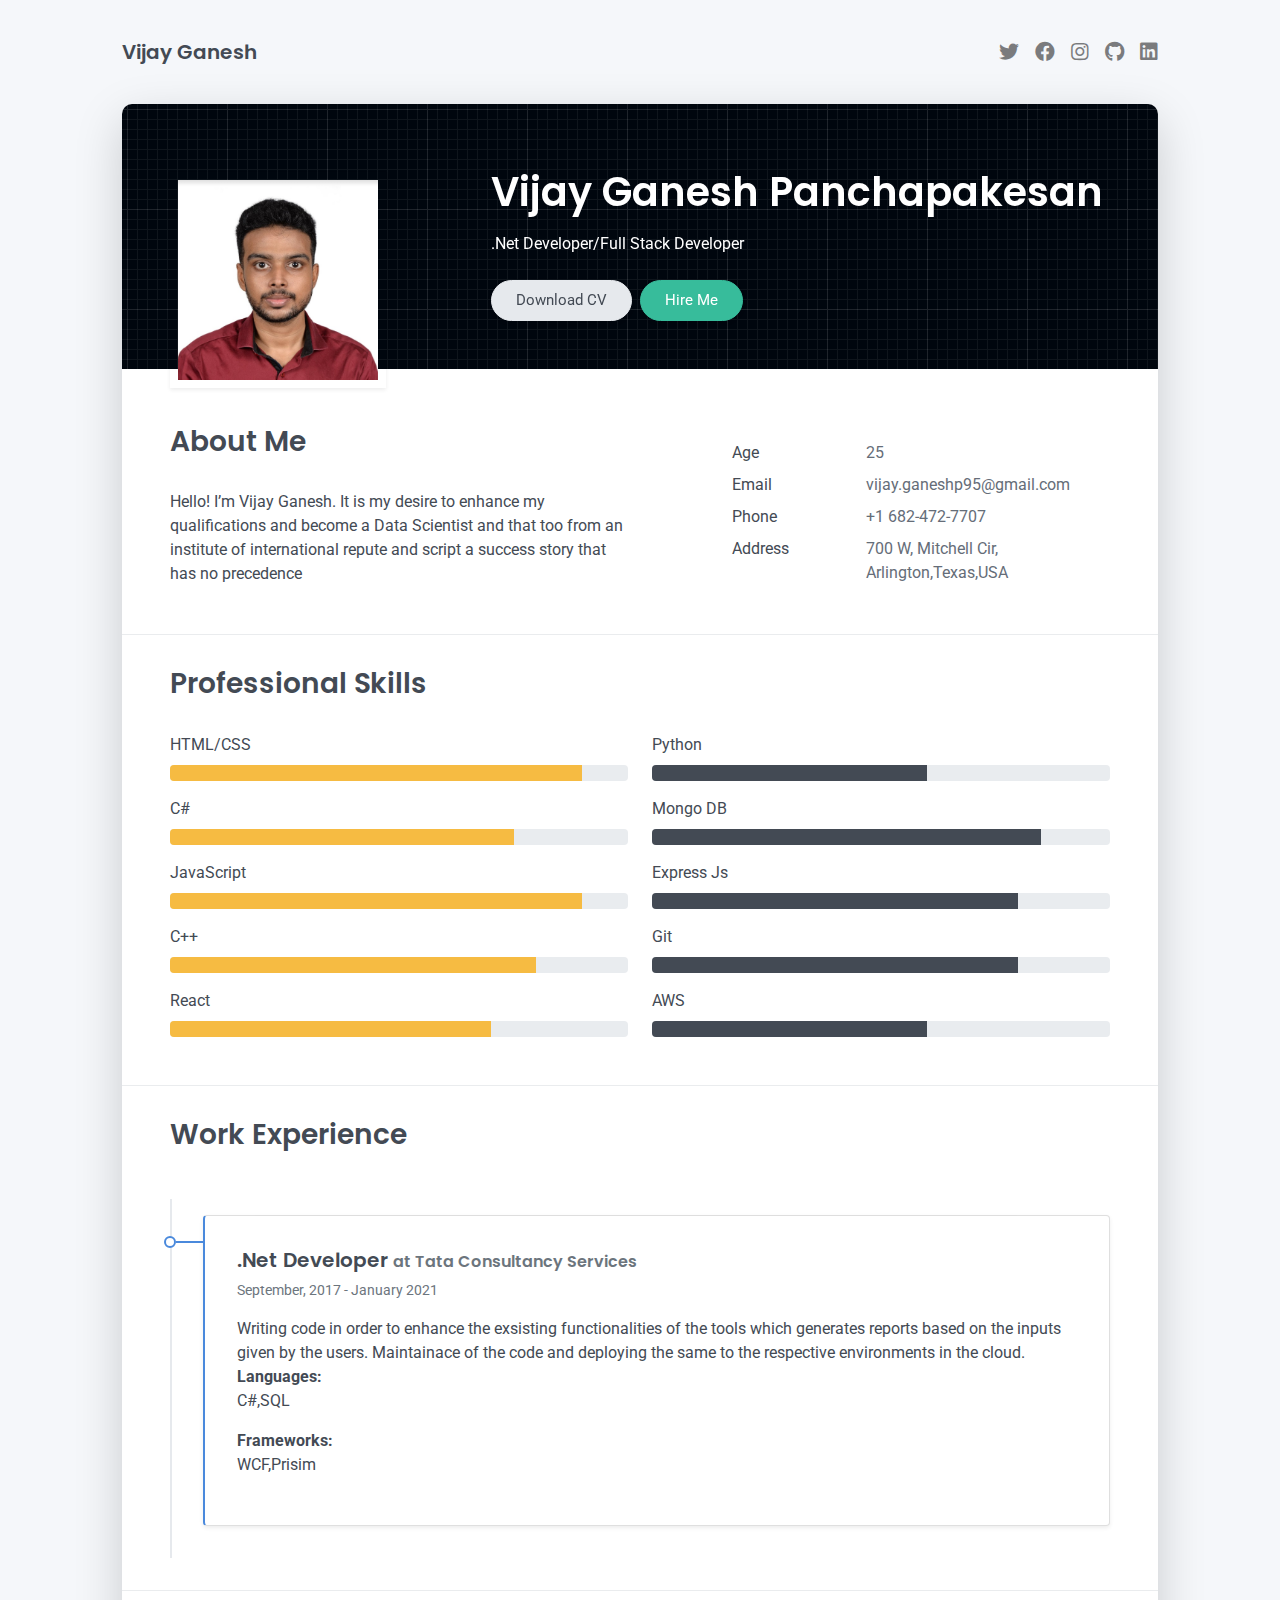
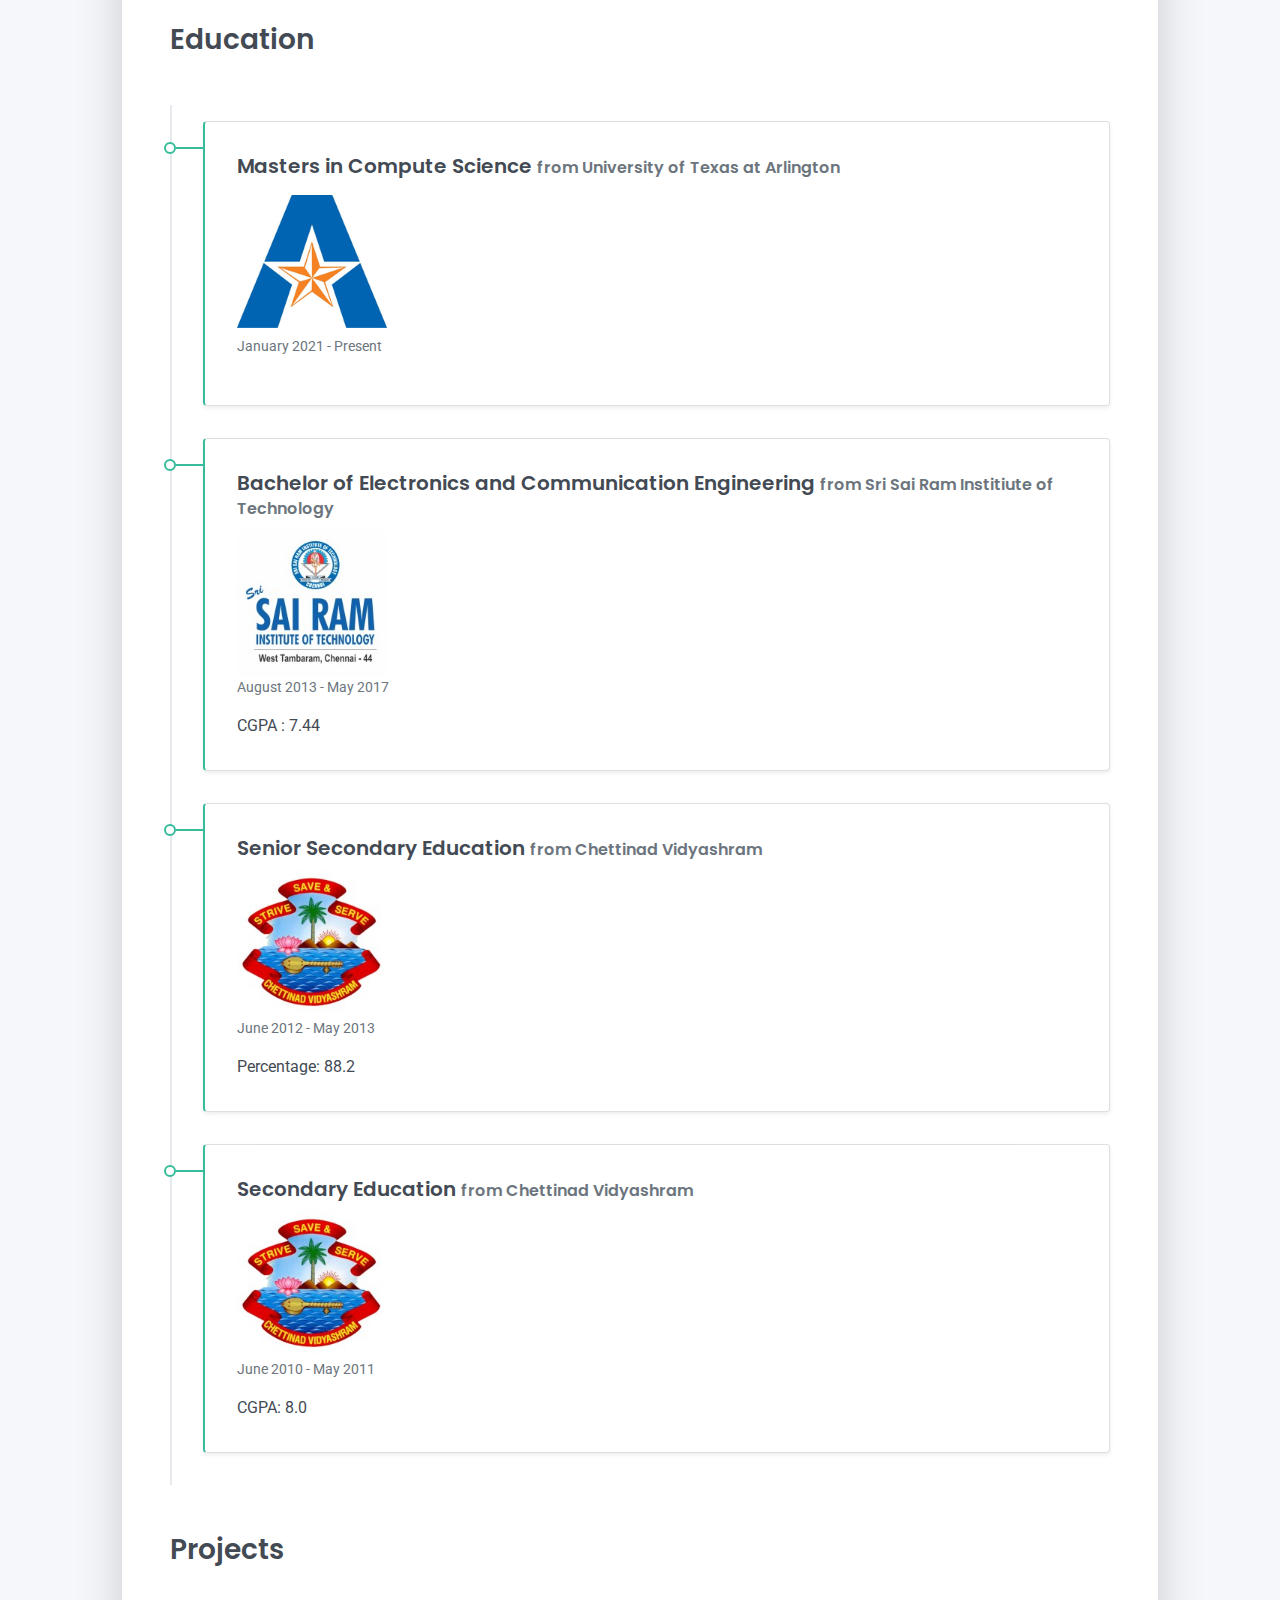
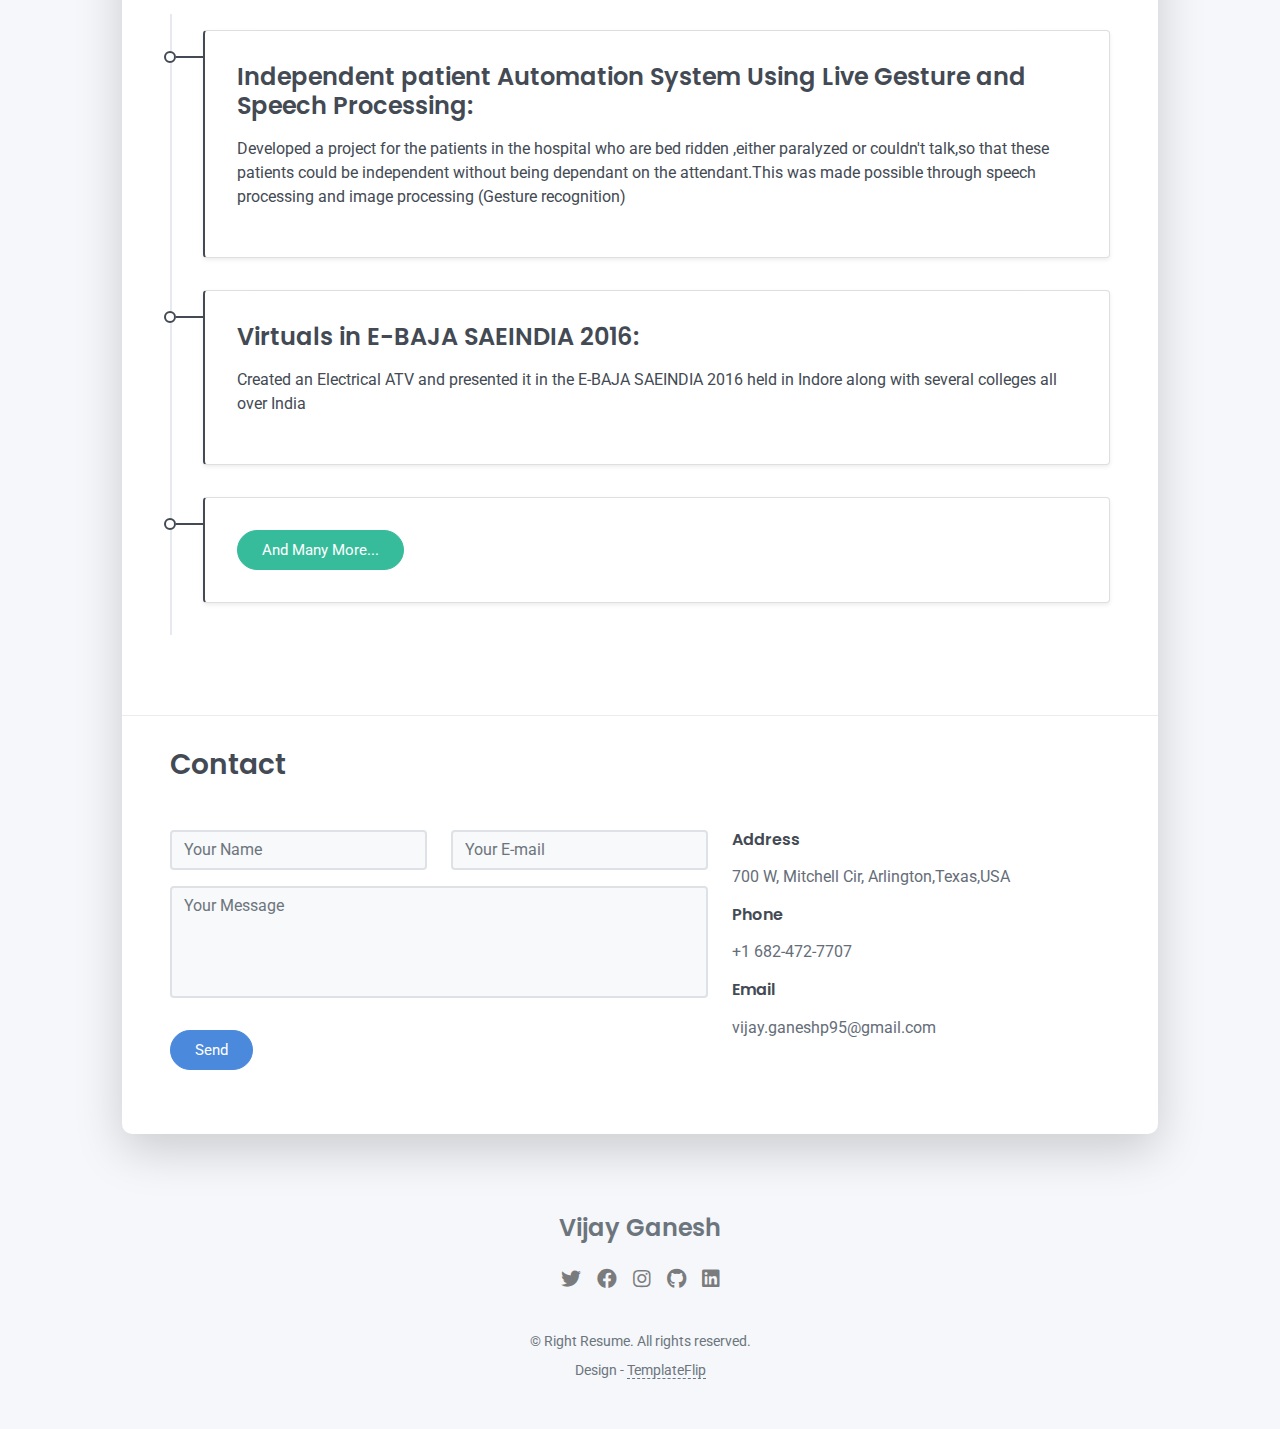
==== index.html @ 996d30e0 "Changed Form" ====
<!DOCTYPE html>
<html lang="en-US">
  <head>
    <meta charset="UTF-8">
    <meta http-equiv="X-UA-Compatible" content="IE=edge">
    <meta name="viewport" content="width=device-width, initial-scale=1">
    <title>Right Resume</title>
    <link rel="preconnect" href="https://fonts.gstatic.com" crossorigin="crossorigin"/>
    <link rel="preload" as="style" href="https://fonts.googleapis.com/css2?family=Poppins:wght@600&amp;family=Roboto:wght@300;400;500;700&amp;display=swap"/>
    <link rel="stylesheet" href="https://fonts.googleapis.com/css2?family=Poppins:wght@600&amp;family=Roboto:wght@300;400;500;700&amp;display=swap" media="print" onload="this.media='all'"/>
    <noscript>
      <link rel="stylesheet" href="https://fonts.googleapis.com/css2?family=Poppins:wght@600&amp;family=Roboto:wght@300;400;500;700&amp;display=swap"/>
    </noscript>
    <link href="css/font-awesome/css/all.min.css?ver=1.2.0" rel="stylesheet">
    <link href="css/bootstrap.min.css?ver=1.2.0" rel="stylesheet">
    <link href="css/aos.css?ver=1.2.0" rel="stylesheet">
    <link href="css/main.css?ver=1.2.0" rel="stylesheet">
    <script src="./js/blog.js" defer></script>
    <noscript>
      <style type="text/css">
        [data-aos] {
            opacity: 1 !important;
            transform: translate(0) scale(1) !important;
        }
      </style>
    </noscript>
  </head>
  <body id="top">
    <header class="d-print-none">
      <div class="container text-center text-lg-left">
        <div class="py-3 clearfix">
          <h1 class="site-title mb-0">Vijay Ganesh</h1>
          <div class="site-nav">
            <nav role="navigation">
              <ul class="nav justify-content-center">
                <li class="nav-item"><a class="nav-link" href="https://twitter.com/vijayga90091961" title="Twitter"><i class="fab fa-twitter"></i><span class="menu-title sr-only">Twitter</span></a>
                </li>
                <li class="nav-item"><a class="nav-link" href="https://www.facebook.com/vijay.ganesh.7505" title="Facebook"><i class="fab fa-facebook"></i><span class="menu-title sr-only">Facebook</span></a>
                </li>
                <li class="nav-item"><a class="nav-link" href="https://www.instagram.com/vijayganesh_vg/?hl=en" title="Instagram"><i class="fab fa-instagram"></i><span class="menu-title sr-only">Instagram</span></a>
                </li>
                <li class="nav-item"><a class="nav-link" href="https://github.com/Vijayganesh3107" title="Github"><i class="fab fa-github"></i><span class="menu-title sr-only">Github</span></a>
                </li>
                <li class="nav-item"><a class="nav-link" href="https://www.linkedin.com/in/vijay-ganesh-panchapakesan-1267921b6/" title="Linkedin"><i class="fab fa-linkedin"></i><span class="menu-title sr-only">Linkedin</span></a>
                </li>
              </ul>
            </nav>
          </div>
        </div>
      </div>
    </header>
    <div class="page-content">
      <div class="container">
<div class="cover shadow-lg bg-white">
  <div class="cover-bg p-3 p-lg-4 text-white">
    <div class="row">
      <div class="col-lg-4 col-md-5">
        <div class="avatar hover-effect  shadow-sm p-1"><img src="./images/MyImg.PNG" width="200" height="200"/></div>
      </div>
      <div class="col-lg-8 col-md-7 text-center text-md-start">
        <h2 class="h1 mt-2" data-aos="fade-left" data-aos-delay="0">Vijay Ganesh Panchapakesan</h2>
        <p data-aos="fade-left" data-aos-delay="100">.Net Developer/Full Stack Developer </p>
        <div class="d-print-none" data-aos="fade-left" data-aos-delay="200"><a class="btn btn-light text-dark shadow-sm mt-1 me-1" href="https://drive.google.com/file/d/1HXFZowvwywkI-kvaHqf4nsiOWC3ozb5m/view" target="_blank">Download CV</a><a class="btn btn-success shadow-sm mt-1" href="#contact">Hire Me</a></div>
      </div>
    </div>
  </div>
  <div class="about-section pt-4 px-3 px-lg-4 mt-1">
    <div class="row">
      <div class="col-md-6">
        <h2 class="h3 mb-3">About Me</h2>
        <p>Hello! I’m Vijay Ganesh. It is my desire to enhance my qualifications and become a Data Scientist and that too from an institute of international repute and script a success story that has no precedence</p>
      </div>
      <div class="col-md-5 offset-md-1">
        <div class="row mt-2">
          <div class="col-sm-4">
            <div class="pb-1">Age</div>
          </div>
          <div class="col-sm-8">
            <div class="pb-1 text-secondary">25</div>
          </div>
          <div class="col-sm-4">
            <div class="pb-1">Email</div>
          </div>
          <div class="col-sm-8">
            <div class="pb-1 text-secondary">vijay.ganeshp95@gmail.com</div>
          </div>
          <div class="col-sm-4">
            <div class="pb-1">Phone</div>
          </div>
          <div class="col-sm-8">
            <div class="pb-1 text-secondary">+1 682-472-7707</div>
          </div>
          <div class="col-sm-4">
            <div class="pb-1">Address</div>
          </div>
          <div class="col-sm-8">
            <div class="pb-1 text-secondary">700 W, Mitchell Cir, Arlington,Texas,USA </div>
          </div>
        </div>
      </div>
    </div>
  </div>
  <hr class="d-print-none"/>
  <div class="skills-section px-3 px-lg-4">
    <h2 class="h3 mb-3">Professional Skills</h2>
    <div class="row">
      <div class="col-md-6">
        <div class="mb-2"><span>HTML/CSS</span>
          <div class="progress my-1">
            <div class="progress-bar bg-warning" role="progressbar" data-aos="zoom-in-right" data-aos-delay="100" data-aos-anchor=".skills-section" style="width: 90%" aria-valuenow="90" aria-valuemin="0" aria-valuemax="100"></div>
          </div>
        </div>
        <div class="mb-2"><span>C#</span>
          <div class="progress my-1">
            <div class="progress-bar bg-warning" role="progressbar" data-aos="zoom-in-right" data-aos-delay="200" data-aos-anchor=".skills-section" style="width: 75%" aria-valuenow="85" aria-valuemin="0" aria-valuemax="100"></div>
          </div>
        </div>
        <div class="mb-2"><span>JavaScript</span>
          <div class="progress my-1">
            <div class="progress-bar bg-warning" role="progressbar" data-aos="zoom-in-right" data-aos-delay="300" data-aos-anchor=".skills-section" style="width: 90%" aria-valuenow="75" aria-valuemin="0" aria-valuemax="100"></div>
          </div>
        </div>

        <div class="mb-2"><span>C++</span>
          <div class="progress my-1">
            <div class="progress-bar bg-warning" role="progressbar" data-aos="zoom-in-right" data-aos-delay="100" data-aos-anchor=".skills-section" style="width: 80%" aria-valuenow="90" aria-valuemin="0" aria-valuemax="100"></div>
          </div>
        </div>
        <div class="mb-2"><span>React</span>
          <div class="progress my-1">
            <div class="progress-bar bg-warning" role="progressbar" data-aos="zoom-in-right" data-aos-delay="100" data-aos-anchor=".skills-section" style="width: 70%" aria-valuenow="90" aria-valuemin="0" aria-valuemax="100"></div>
          </div>
        </div>

      </div>
      <div class="col-md-6">
        <div class="mb-2"><span>Python</span>
          <div class="progress my-1">
            <div class="progress-bar bg-dark" role="progressbar" data-aos="zoom-in-right" data-aos-delay="400" data-aos-anchor=".skills-section" style="width: 60%" aria-valuenow="90" aria-valuemin="0" aria-valuemax="100"></div>
          </div>
        </div>
        <div class="mb-2"><span>Mongo DB</span>
          <div class="progress my-1">
            <div class="progress-bar bg-dark" role="progressbar" data-aos="zoom-in-right" data-aos-delay="500" data-aos-anchor=".skills-section" style="width: 85%" aria-valuenow="85" aria-valuemin="0" aria-valuemax="100"></div>
          </div>
        </div>
        <div class="mb-2"><span>Express Js</span>
          <div class="progress my-1">
            <div class="progress-bar bg-dark" role="progressbar" data-aos="zoom-in-right" data-aos-delay="600" data-aos-anchor=".skills-section" style="width: 80%" aria-valuenow="75" aria-valuemin="0" aria-valuemax="100"></div>
          </div>
        </div>
        <div class="mb-2"><span>Git</span>
          <div class="progress my-1">
            <div class="progress-bar bg-dark" role="progressbar" data-aos="zoom-in-right" data-aos-delay="600" data-aos-anchor=".skills-section" style="width: 80%" aria-valuenow="75" aria-valuemin="0" aria-valuemax="100"></div>
          </div>
        </div>
        <div class="mb-2"><span>AWS</span>
          <div class="progress my-1">
            <div class="progress-bar bg-dark" role="progressbar" data-aos="zoom-in-right" data-aos-delay="600" data-aos-anchor=".skills-section" style="width: 60%" aria-valuenow="75" aria-valuemin="0" aria-valuemax="100"></div>
          </div>
        </div>
      </div>
    </div>
  </div>
  <hr class="d-print-none"/>
  <div class="work-experience-section px-3 px-lg-4">
    <h2 class="h3 mb-4">Work Experience</h2>
    <div class="timeline">
      <div class="timeline-card timeline-card-primary card shadow-sm">
        <div class="card-body">
          <div class="h5 mb-1">.Net Developer <span class="text-muted h6">at Tata Consultancy Services</span></div>
          <div class="text-muted text-small mb-2">September, 2017 - January 2021</div>
          <div>
            Writing code in order to enhance the exsisting functionalities of the tools which generates reports based on the inputs given by the users. Maintainace of the code and deploying the same to the respective environments in the cloud.
            <strong>Languages:</strong><p>C#,SQL</p>
            <strong>Frameworks:</strong><p>WCF,Prisim</p>
            </div>
        </div>
      </div>
     
    </div>
  </div>
  <hr class="d-print-none"/>
  <div class="page-break"></div>
  <div class="education-section px-3 px-lg-4 pb-4">
    <h2 class="h3 mb-4">Education</h2>
    <div class="timeline">
      <div class="timeline-card timeline-card-success card shadow-sm">
        <div class="card-body">
          <div class="h5 mb-1">Masters in Compute Science <span class="text-muted h6">from University of Texas at Arlington</span></div>
          <div class="image col-3">
            <img src="./images/UTALogo.png" alt="">
          </div>
          <div class="text-muted text-small mb-2">January 2021 - Present</div>
          <!-- <div>Leverage agile frameworks to provide a robust synopsis for high level overviews. Iterative approaches to corporate strategy foster collaborative thinking to further the overall value proposition.</div> -->
        </div>
      </div>
      <div class="timeline-card timeline-card-success card shadow-sm">
        <div class="card-body">
          <div class="h5 mb-1">Bachelor of Electronics and Communication Engineering <span class="text-muted h6">from Sri Sai Ram Institiute of Technology</span></div>
          <div class="image col-3">
            <img src="./images/SIT.jfif" alt="">
          </div>
          <div class="text-muted text-small mb-2">August 2013 - May 2017</div>
          <div>CGPA : 7.44</div>
        </div>
      </div>
      <div class="timeline-card timeline-card-success card shadow-sm">
        <div class="card-body">
          <div class="h5 mb-1">Senior Secondary Education <span class="text-muted h6">from Chettinad Vidyashram</span></div>
          <div class="image col-3">
            <img src="./images/1597673855079.jfif" alt="">
          </div>
          <div class="text-muted text-small mb-2">June 2012 - May 2013</div>
          <div>Percentage: 88.2</div>
        </div>
      </div>
      <div class="timeline-card timeline-card-success card shadow-sm">
        <div class="card-body">
          <div class="h5 mb-1"> Secondary Education <span class="text-muted h6">from Chettinad Vidyashram</span></div>
          <div class="image col-3">
            <img src="./images/1597673855079.jfif" alt="">
          </div>
          <div class="text-muted text-small mb-2">June 2010 - May 2011</div>
          <div>CGPA: 8.0</div>
        </div>
      </div>
    </div>
  </div>
  <div class="education-section px-3 px-lg-4 pb-4">
    <h2 class="h3 mb-4">Projects</h2>
    <div class="timeline">

      <div class="timeline-card timeline-card-warning card shadow-sm">
        <div class="card-body">
          <h4>Independent patient Automation System Using Live Gesture and Speech Processing:</h4>
          <p class="ml-5 AcadameicContent">Developed a project for the patients in the hospital who are bed ridden ,either paralyzed or couldn't talk,so that these patients could be independent without being dependant on the attendant.This was made  possible through speech processing and image processing (Gesture recognition)</p>
        </div>
      </div>
      <div class="timeline-card timeline-card-warning card shadow-sm">
        <div class="card-body">
          <h4>Virtuals in E-BAJA SAEINDIA 2016:</h4>
        <p class="ml-5 AcadameicContent">Created an Electrical ATV and presented it in the E-BAJA SAEINDIA 2016 held in Indore along with  several colleges all over India</p>
        </div>
      </div>
      <div class="timeline-card timeline-card-warning card shadow-sm">
        <div class="card-body">
          <Button class="btn btn-success projbtn">And Many More...</Button>
        </div>
      </div>

      </div>
  </div>
  <hr class="d-print-none"/>
  <div class="contant-section px-3 px-lg-4 pb-4" id="contact">
    <h2 class="h3 text mb-3">Contact</h2>
    <div class="row">
      <div class="col-md-7 d-print-none">
        <div class="my-2"><form>
  <div class="row">
    <div class="col-6">
      <input class="form-control" type="text" id="name" name="name" placeholder="Your Name" required>
    </div>
    <div class="col-6">
      <input class="form-control" type="email" id="email" name="_replyto" placeholder="Your E-mail" required>
    </div>
  </div>
  <div class="form-group my-2">
    <textarea class="form-control" style="resize: none;" id="message" name="message" rows="4"  placeholder="Your Message" required></textarea>
  </div>
  <button class="btn btn-primary mt-2">Send</button>
</form>
        </div>
      </div>
      <div class="col">
        <div class="mt-2">
          <h3 class="h6">Address</h3>
          <div class="pb-2 text-secondary">700 W, Mitchell Cir, Arlington,Texas,USA</div>
          <h3 class="h6">Phone</h3>
          <div class="pb-2 text-secondary">+1 682-472-7707</div>
          <h3 class="h6">Email</h3>
          <div class="pb-2 text-secondary">vijay.ganeshp95@gmail.com</div>
        </div>
      </div>
      <div class="col d-none d-print-block">
        <div class="mt-2">
          <div>
            <div class="mb-2">
              <div class="text-dark"><i class="fab fa-twitter mr-1"></i><span>https://twitter.com/templateflip</span>
              </div>
            </div>
            <div class="mb-2">
              <div class="text-dark"><i class="fab fa-facebook mr-1"></i><span>https://www.facebook.com/templateflip</span>
              </div>
            </div>
            <div class="mb-2">
              <div class="text-dark"><i class="fab fa-instagram mr-1"></i><span>https://www.instagram.com/templateflip</span>
              </div>
            </div>
            <div class="mb-2">
              <div class="text-dark"><i class="fab fa-github mr-1"></i><span>https://github.com/templateflip</span>
              </div>
            </div>
          </div>
        </div>
      </div>
    </div>
  </div>
</div></div>
    </div>
    <footer class="pt-4 pb-4 text-muted text-center d-print-none">
      <div class="container">
        <div class="my-3">
          <div class="h4">Vijay Ganesh</div>
          <div class="footer-nav">
            <nav role="navigation">
              <ul class="nav justify-content-center">
                <li class="nav-item"><a class="nav-link" href="https://twitter.com/vijayga90091961" title="Twitter"><i class="fab fa-twitter"></i><span class="menu-title sr-only">Twitter</span></a>
                </li>
                <li class="nav-item"><a class="nav-link" href="https://www.facebook.com/vijay.ganesh.7505" title="Facebook"><i class="fab fa-facebook"></i><span class="menu-title sr-only">Facebook</span></a>
                </li>
                <li class="nav-item"><a class="nav-link" href="https://www.instagram.com/vijayganesh_vg/?hl=en" title="Instagram"><i class="fab fa-instagram"></i><span class="menu-title sr-only">Instagram</span></a>
                </li>
                <li class="nav-item"><a class="nav-link" href="https://github.com/Vijayganesh3107" title="Github"><i class="fab fa-github"></i><span class="menu-title sr-only">Github</span></a>
                </li>
                <li class="nav-item"><a class="nav-link" href="https://www.linkedin.com/in/vijay-ganesh-panchapakesan-1267921b6/" title="Linkedin"><i class="fab fa-linkedin"></i><span class="menu-title sr-only">Linkedin</span></a>
                </li>
              </ul>
            </nav>
          </div>
        </div>
        <div class="text-small">
          <div class="mb-1">&copy; Right Resume. All rights reserved.</div>
          <div>Design - <a href="https://templateflip.com/" target="_blank">TemplateFlip</a></div>
        </div>
      </div>
    </footer>
    <script src="scripts/bootstrap.bundle.min.js?ver=1.2.0"></script>
    <script src="scripts/aos.js?ver=1.2.0"></script>
    <script src="scripts/main.js?ver=1.2.0"></script>
  </body>
</html>
---- css/main.css ----
/* Buttons */
/* Inputs */
/* Timeline custom component */
.timeline {
  border-left: 2px solid #e6e9ed;
  padding: 1rem 0;
}

.timeline-card {
  position: relative;
  margin-left: 31px;
  border-left: 2px solid;
  margin-bottom: 2rem;
}

.timeline-card:last-child {
  margin-bottom: 1rem;
}

.timeline-card:before {
  content: "";
  display: inline-block;
  position: absolute;
  background-color: #fff;
  border-radius: 10px;
  width: 12px;
  height: 12px;
  top: 20px;
  left: -41px;
  border: 2px solid;
  z-index: 2;
}

.timeline-card:after {
  content: "";
  display: inline-block;
  position: absolute;
  background-color: currentColor;
  width: 29px;
  height: 2px;
  top: 25px;
  left: -29px;
  z-index: 1;
}

.timeline-card-primary {
  border-left-color: #4a89dc;
}

.timeline-card-primary:before {
  border-color: #4a89dc;
}

.timeline-card-primary:after {
  background-color: #4a89dc;
}

.timeline-card-success {
  border-left-color: #37bc9b;
}

.timeline-card-success:before {
  border-color: #37bc9b;
}

.timeline-card-success:after {
  background-color: #37bc9b;
}

html {
  scroll-behavior: smooth;
}

.site-title {
  font-size: 1.25rem;
  line-height: 2.5rem;
}

.nav-link {
  padding: 0;
  font-size: 1.25rem;
  line-height: 2.5rem;
  color: rgba(0, 0, 0, 0.5);
}

.nav-link:hover,
.nav-link:focus,
.active .nav-link {
  color: rgba(0, 0, 0, 0.8);
}

.nav-item + .nav-item {
  margin-left: 1rem;
}

.cover {
  border-radius: 10px;
}

.cover-bg {
  /* background-color: #4A89DC; */
  background-color: #00060e;
  background-image: url("data:image/svg+xml,%3Csvg xmlns='http://www.w3.org/2000/svg' width='100' height='100' viewBox='0 0 100 100'%3E%3Cg fill-rule='evenodd'%3E%3Cg fill='%23ffffff' fill-opacity='0.12'%3E%3Cpath opacity='.5' d='M96 [base64] 0v-9h-9v9h9zm-10 0v-9h-9v9h9zm-10 0v-9h-9v9h9zm-10 0v-9h-9v9h9zm-10 0v-9h-9v9h9zm-10 0v-9h-9v9h9zm-10 0v-9h-9v9h9zm-10 0v-9h-9v9h9zm-9-10h9v-9h-9v9zm10 0h9v-9h-9v9zm10 0h9v-9h-9v9zm10 0h9v-9h-9v9zm10 0h9v-9h-9v9zm10 0h9v-9h-9v9zm10 0h9v-9h-9v9zm10 0h9v-9h-9v9zm9-10v-9h-9v9h9zm-10 0v-9h-9v9h9zm-10 0v-9h-9v9h9zm-10 0v-9h-9v9h9zm-10 0v-9h-9v9h9zm-10 0v-9h-9v9h9zm-10 0v-9h-9v9h9zm-10 0v-9h-9v9h9zm-9-10h9v-9h-9v9zm10 0h9v-9h-9v9zm10 0h9v-9h-9v9zm10 0h9v-9h-9v9zm10 0h9v-9h-9v9zm10 0h9v-9h-9v9zm10 0h9v-9h-9v9zm10 0h9v-9h-9v9zm9-10v-9h-9v9h9zm-10 0v-9h-9v9h9zm-10 0v-9h-9v9h9zm-10 0v-9h-9v9h9zm-10 0v-9h-9v9h9zm-10 0v-9h-9v9h9zm-10 0v-9h-9v9h9zm-10 0v-9h-9v9h9zm-9-10h9v-9h-9v9zm10 0h9v-9h-9v9zm10 0h9v-9h-9v9zm10 0h9v-9h-9v9zm10 0h9v-9h-9v9zm10 0h9v-9h-9v9zm10 0h9v-9h-9v9zm10 0h9v-9h-9v9zm9-10v-9h-9v9h9zm-10 0v-9h-9v9h9zm-10 0v-9h-9v9h9zm-10 0v-9h-9v9h9zm-10 0v-9h-9v9h9zm-10 0v-9h-9v9h9zm-10 0v-9h-9v9h9zm-10 0v-9h-9v9h9zm-9-10h9v-9h-9v9zm10 0h9v-9h-9v9zm10 0h9v-9h-9v9zm10 0h9v-9h-9v9zm10 0h9v-9h-9v9zm10 0h9v-9h-9v9zm10 0h9v-9h-9v9zm10 0h9v-9h-9v9z'/%3E%3Cpath d='M6 5V0H5v5H0v1h5v94h1V6h94V5H6z'/%3E%3C/g%3E%3C/g%3E%3C/svg%3E");
  border-radius: 10px 10px 0 0;
}

.avatar {
  max-width: 216px;
  max-height: 216px;
  margin-top: 20px;
  text-align: center;
  margin-left: auto;
  margin-right: auto;
  /* border-radius: 50%; */
}

/* .avatar img {
 
  filter: grayscale(100%); } */

footer a:not(.nav-link) {
  color: inherit;
  border-bottom: 1px dashed;
  text-decoration: none;
  cursor: pointer;
}

@media (min-width: 48em) {
  .site-title {
    float: left;
  }
  .site-nav {
    float: right;
  }
  .avatar {
    margin-bottom: -80px;
    margin-left: 0;
  }
}

@media print {
  body {
    background-color: #fff;
  }
  .container {
    width: auto;
    max-width: 100%;
    padding: 0;
  }
  .cover,
  .cover-bg {
    border-radius: 0;
  }
  .cover.shadow-lg {
    box-shadow: none !important;
  }
  .cover-bg {
    padding: 5rem !important;
    padding-bottom: 10px !important;
  }
  .avatar {
    margin-top: -10px;
  }
  .about-section {
    padding: 6.5rem 5rem 2rem !important;
  }
  .skills-section,
  .work-experience-section,
  .education-section,
  .contant-section {
    padding: 1.5rem 5rem 2rem !important;
  }
  .page-break {
    padding-top: 5rem;
    page-break-before: always;
  }
  .image {
    width: 150px;
    height: 150px;
  }
  .image img {
    width: 100%;
    height: 100%;
  }
}

.image {
  width: 150px;
  height: 150px;
}
.image img {
  width: 100%;
  height: 100%;
}
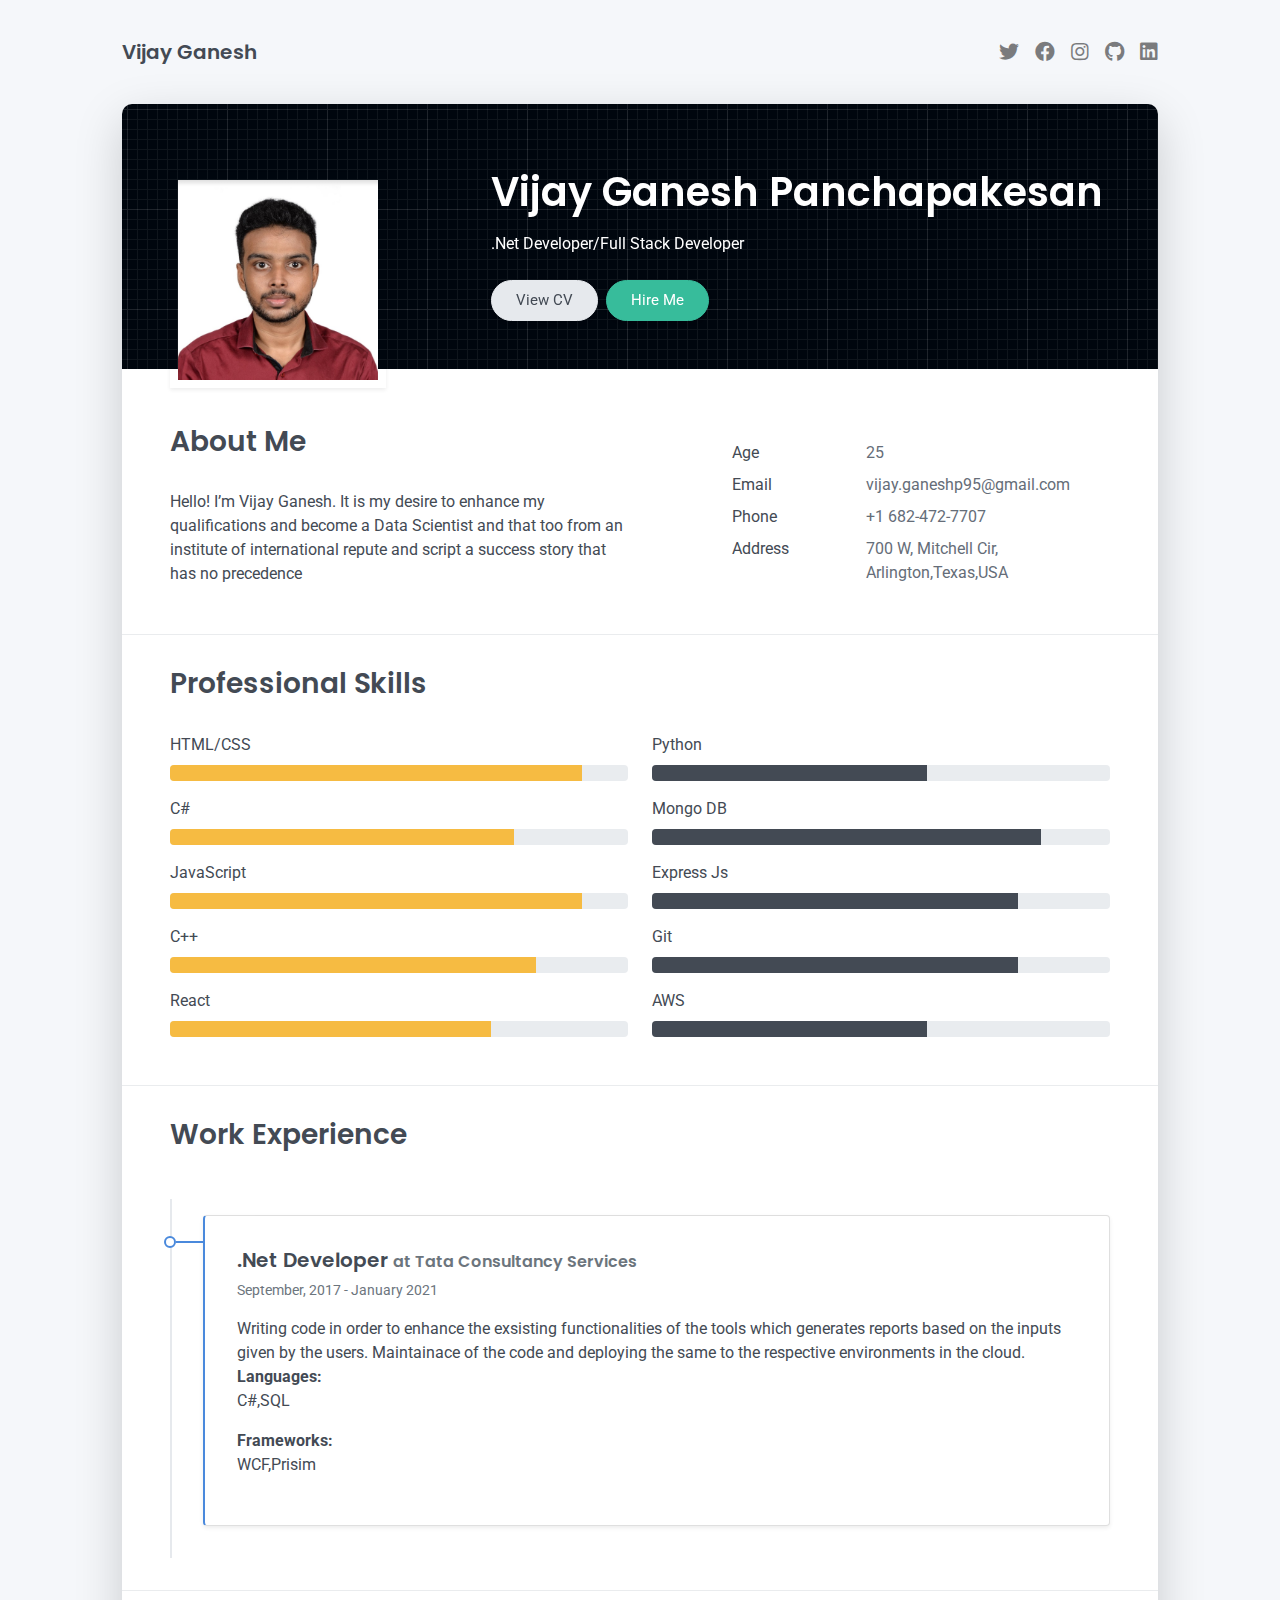
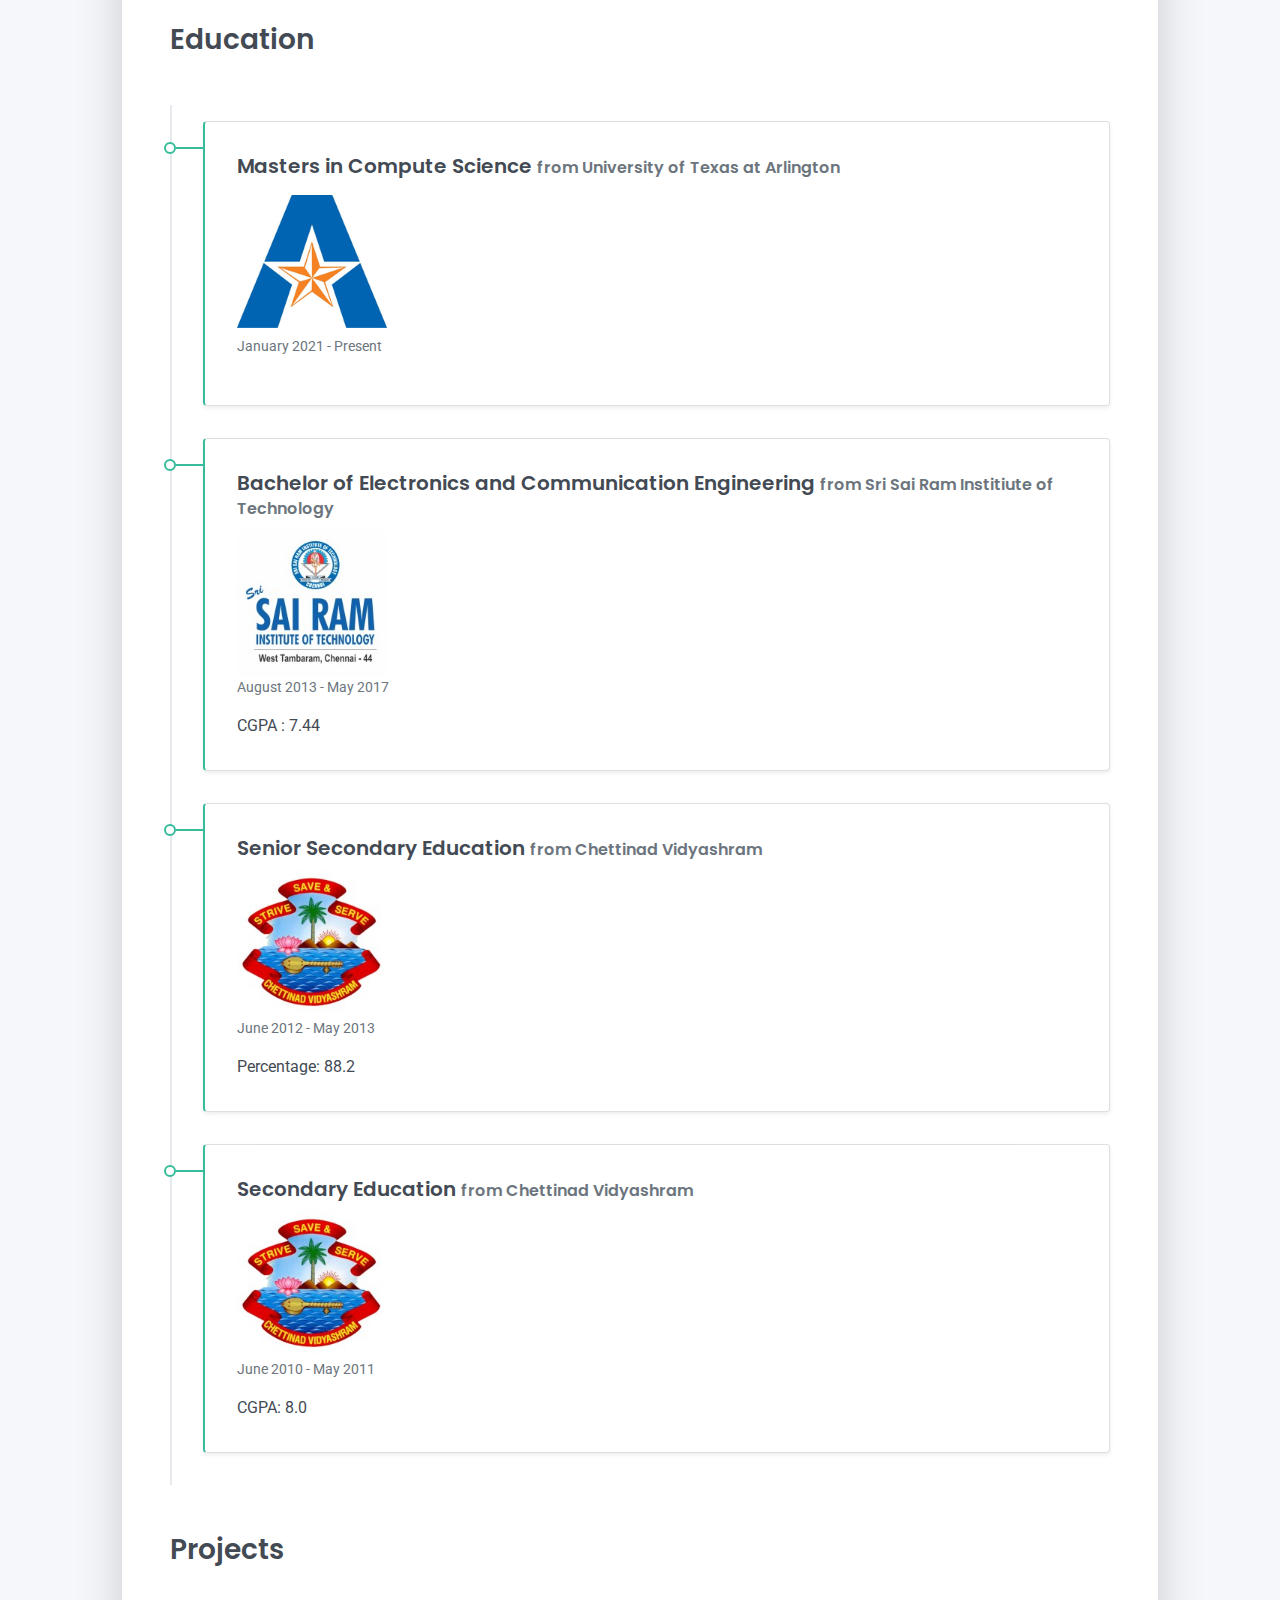
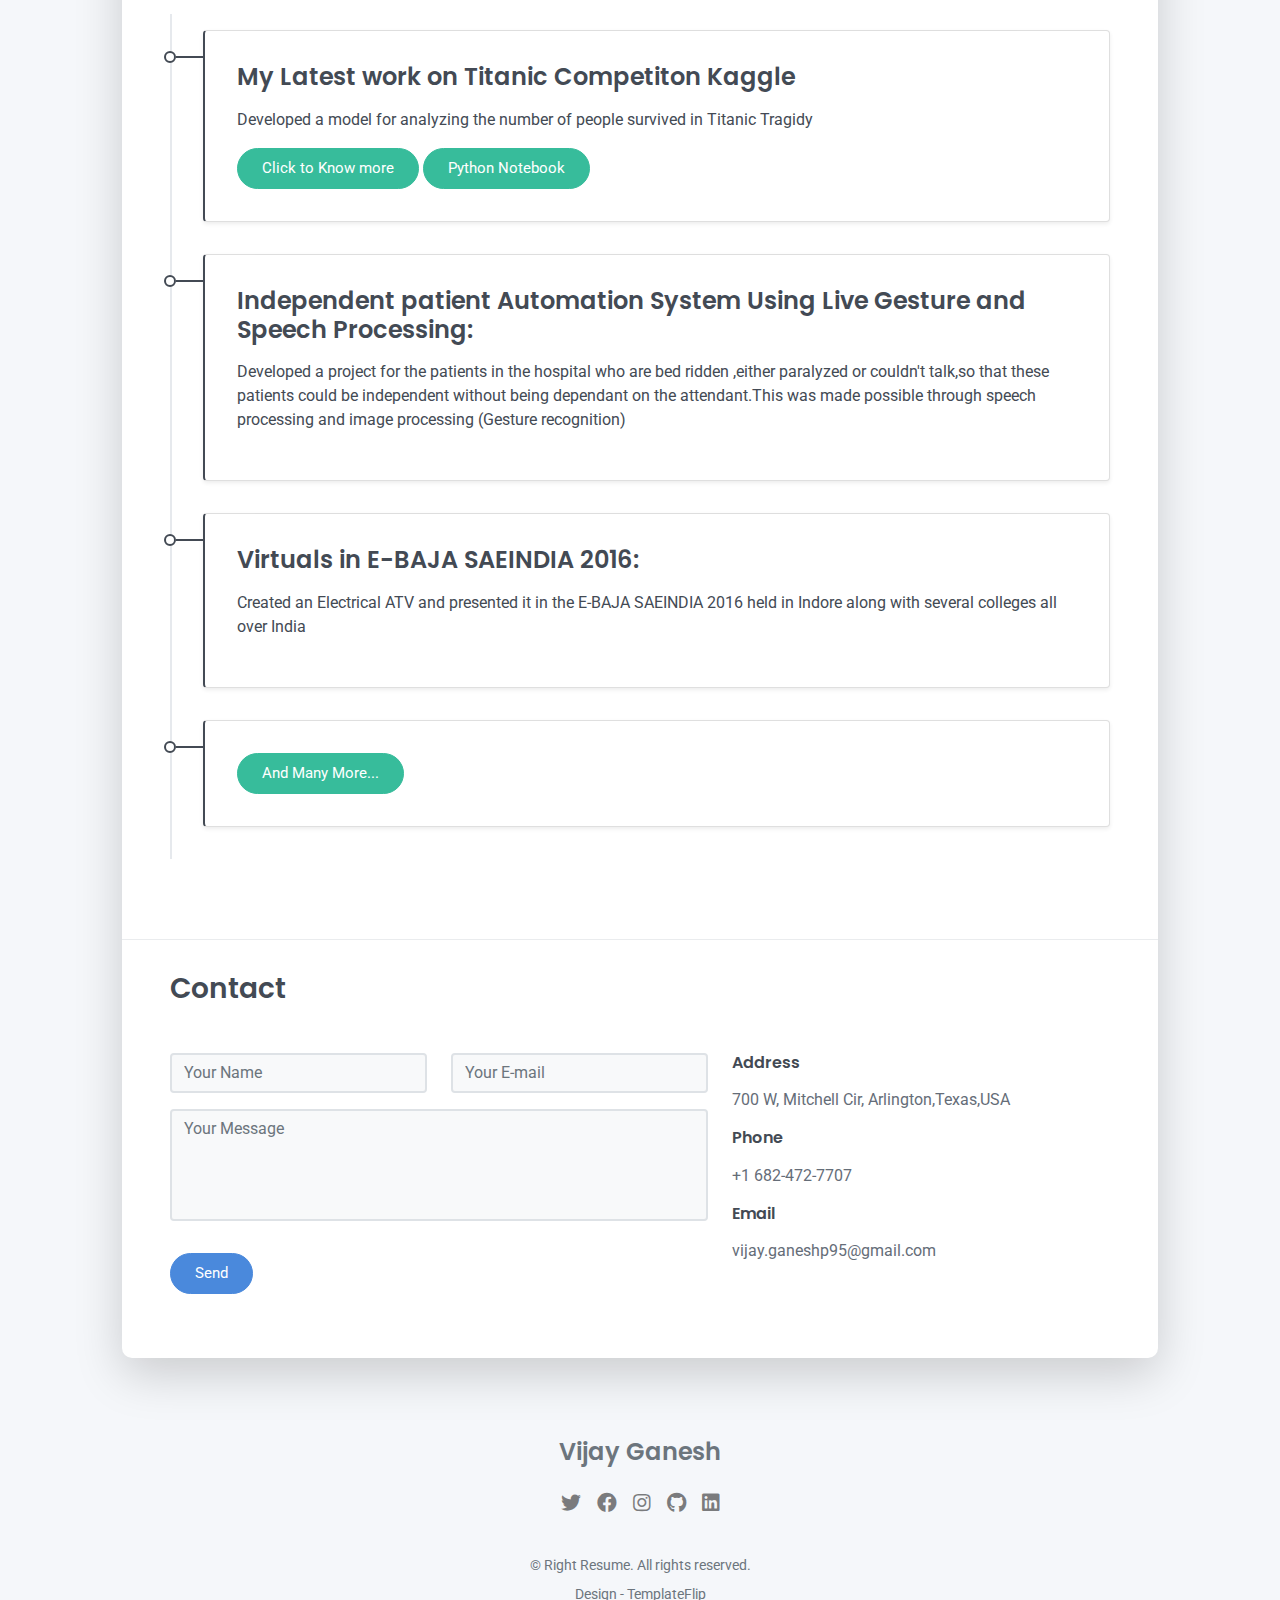
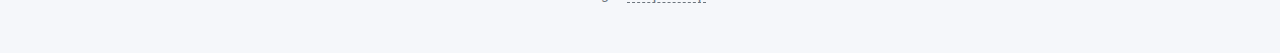
==== commit ad035c4b: "Final" ====
--- a/index.html
+++ b/index.html
@@ -60,7 +60,7 @@
       <div class="col-lg-8 col-md-7 text-center text-md-start">
         <h2 class="h1 mt-2" data-aos="fade-left" data-aos-delay="0">Vijay Ganesh Panchapakesan</h2>
         <p data-aos="fade-left" data-aos-delay="100">.Net Developer/Full Stack Developer </p>
-        <div class="d-print-none" data-aos="fade-left" data-aos-delay="200"><a class="btn btn-light text-dark shadow-sm mt-1 me-1" href="https://drive.google.com/file/d/1HXFZowvwywkI-kvaHqf4nsiOWC3ozb5m/view" target="_blank">Download CV</a><a class="btn btn-success shadow-sm mt-1" href="#contact">Hire Me</a></div>
+        <div class="d-print-none" data-aos="fade-left" data-aos-delay="200"><a class="btn btn-light text-dark shadow-sm mt-1 me-1" href="./Resume/Vijay Ganesh Resume New.pdf" target="_blank">View CV</a><a class="btn btn-success shadow-sm mt-1" href="#contact">Hire Me</a></div>
       </div>
     </div>
   </div>
@@ -230,6 +230,15 @@
   <div class="education-section px-3 px-lg-4 pb-4">
     <h2 class="h3 mb-4">Projects</h2>
     <div class="timeline">
+
+      <div class="timeline-card timeline-card-warning card shadow-sm">
+        <div class="card-body">
+          <h4>My Latest work on Titanic Competiton Kaggle</h4>
+          <p class="ml-5 AcadameicContent">Developed a model for analyzing the number of people survived in Titanic Tragidy</p>
+          <Button class="btn btn-success kaggleknowbtn">Click to Know more</Button>
+          <Button class="btn btn-success notebookbtn">Python Notebook</Button>
+        </div>
+      </div>
 
       <div class="timeline-card timeline-card-warning card shadow-sm">
         <div class="card-body">
--- a/css/main.css
+++ b/css/main.css
@@ -137,6 +137,9 @@
     margin-left: 0;
   }
 }
+.background {
+  background-color: black;
+}
 
 @media print {
   body {
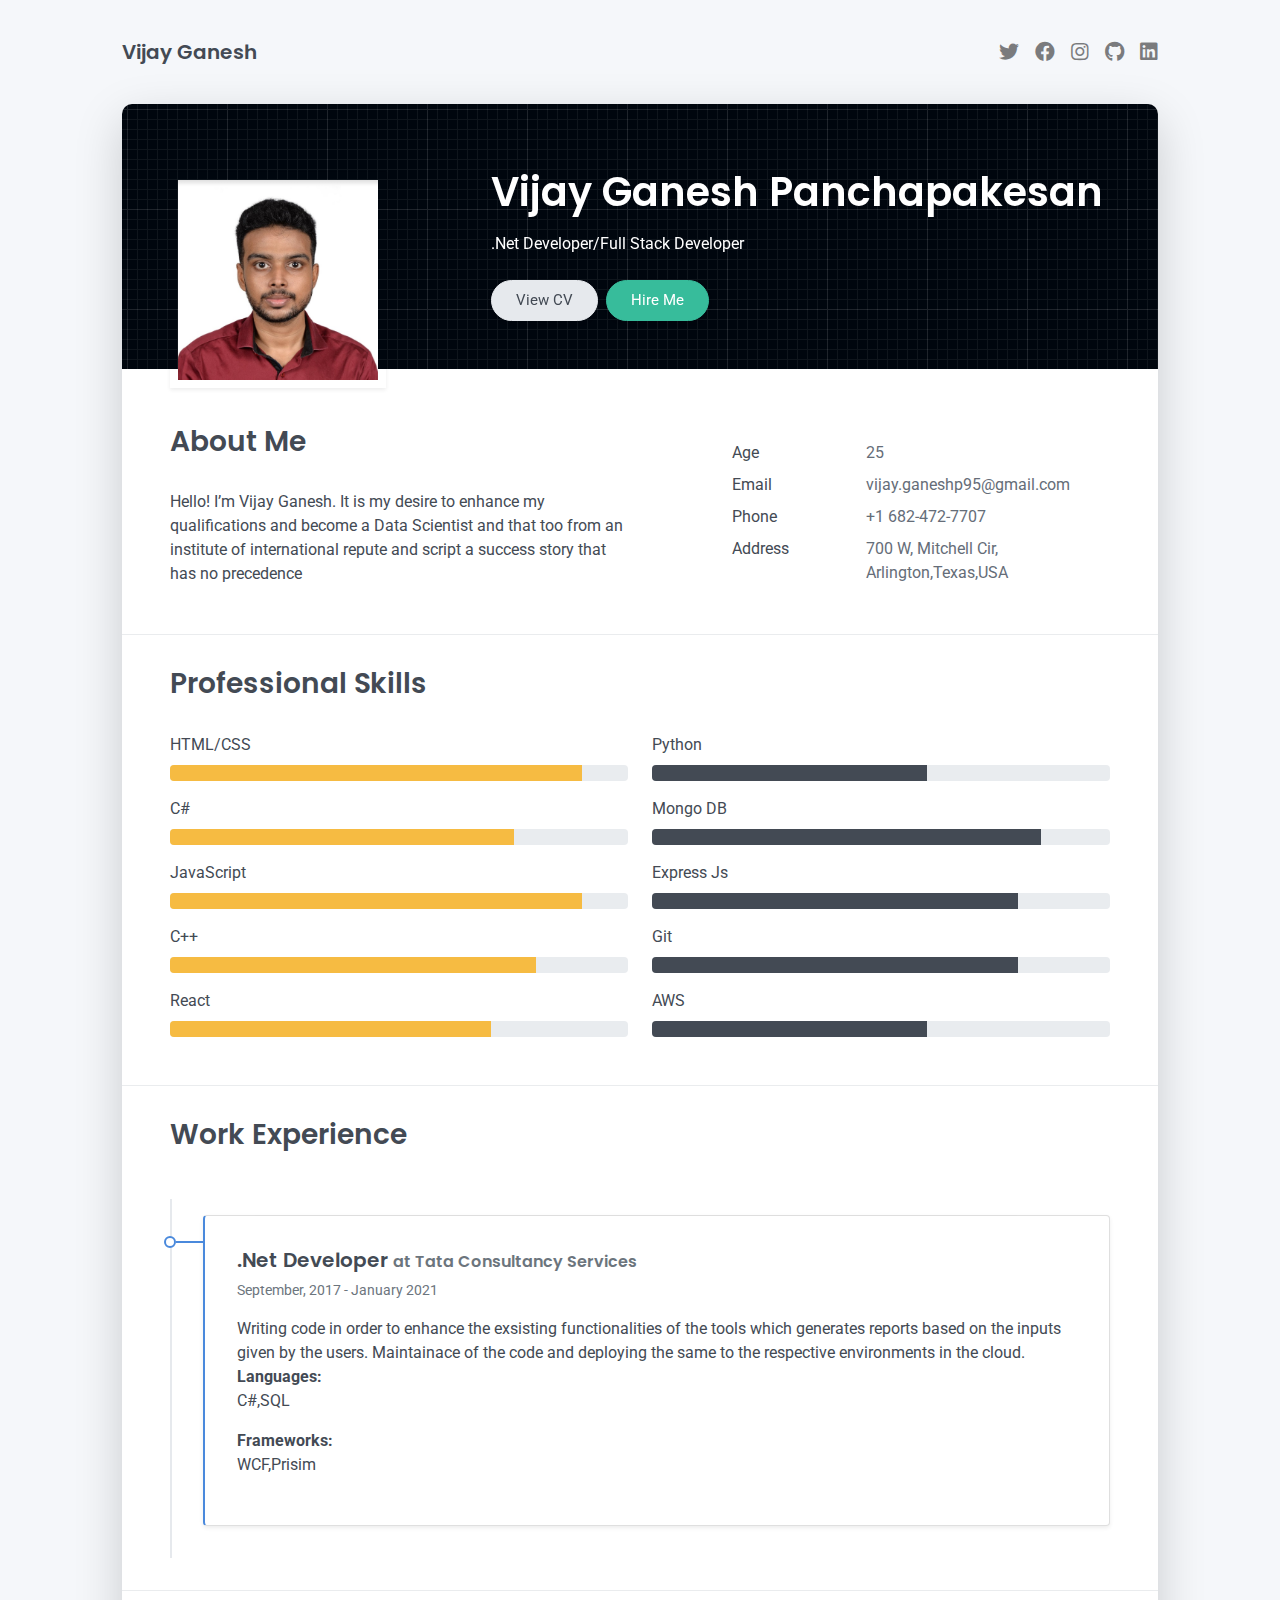
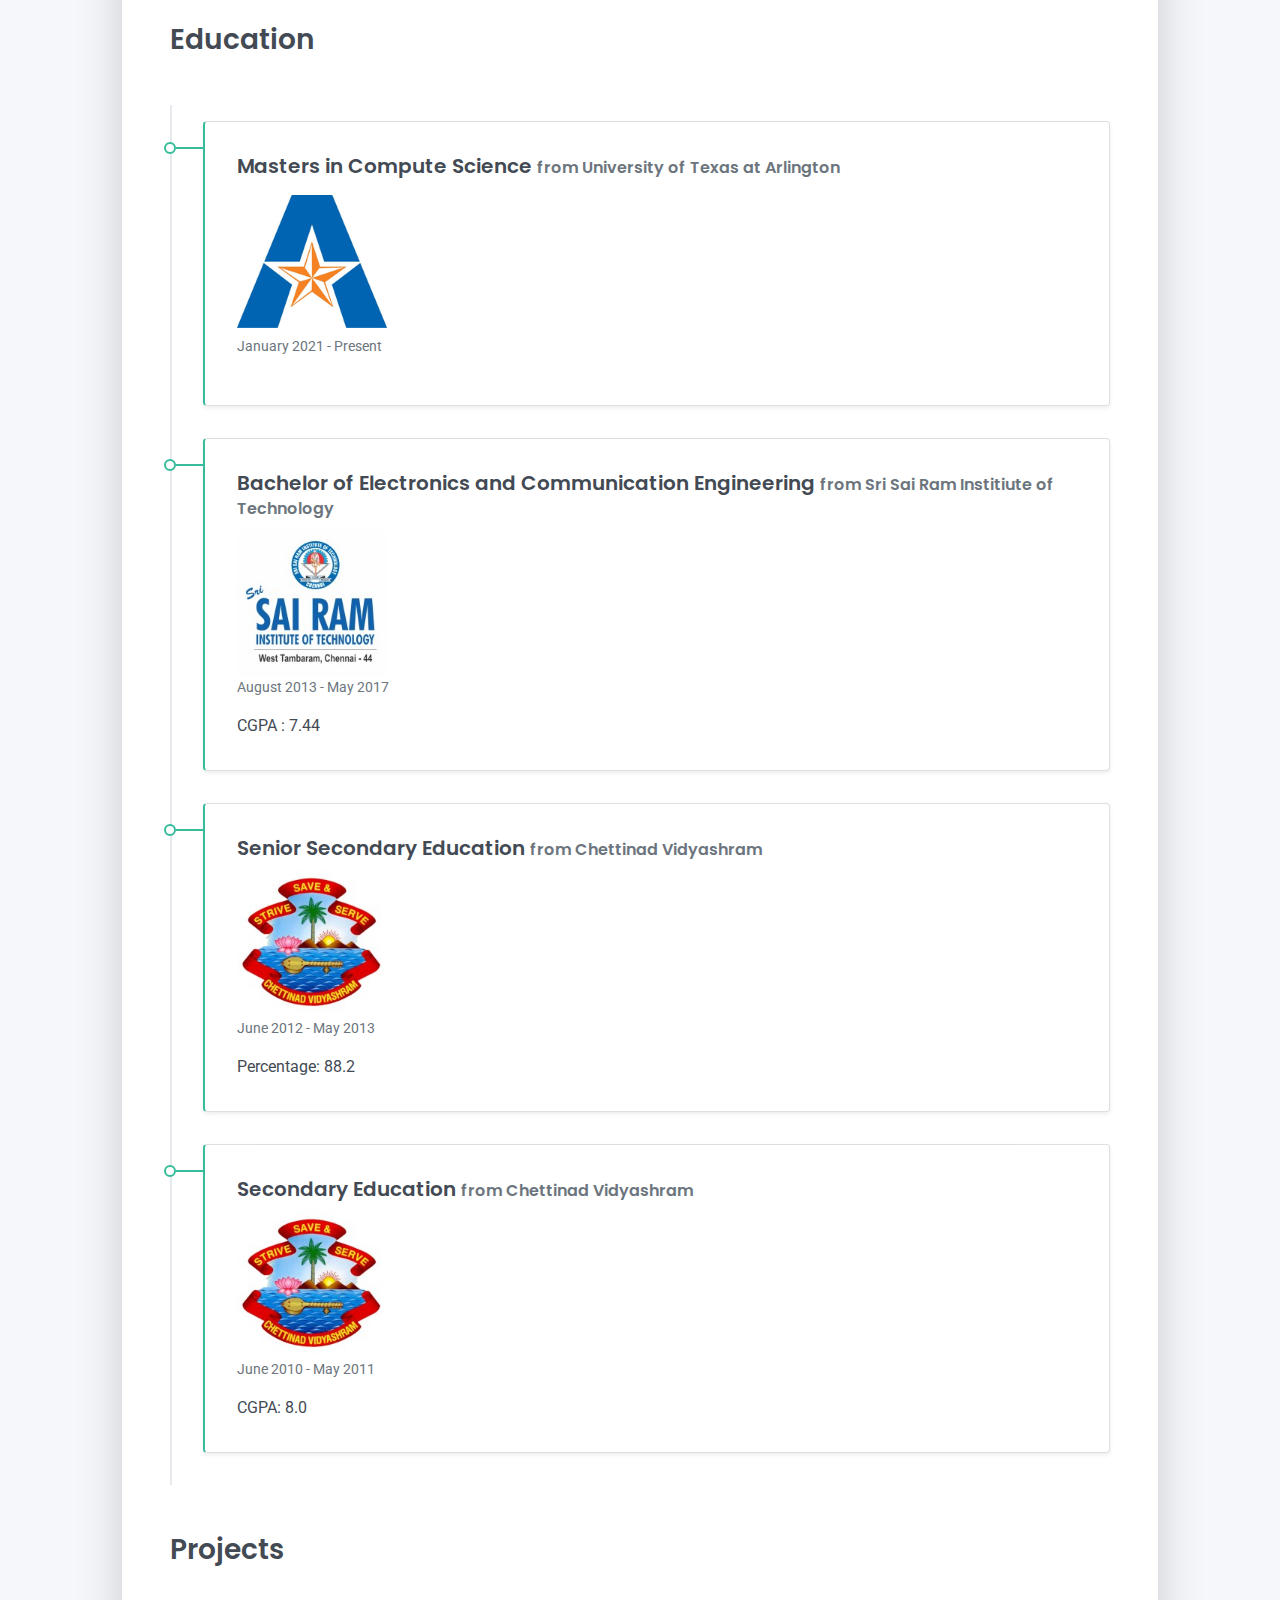
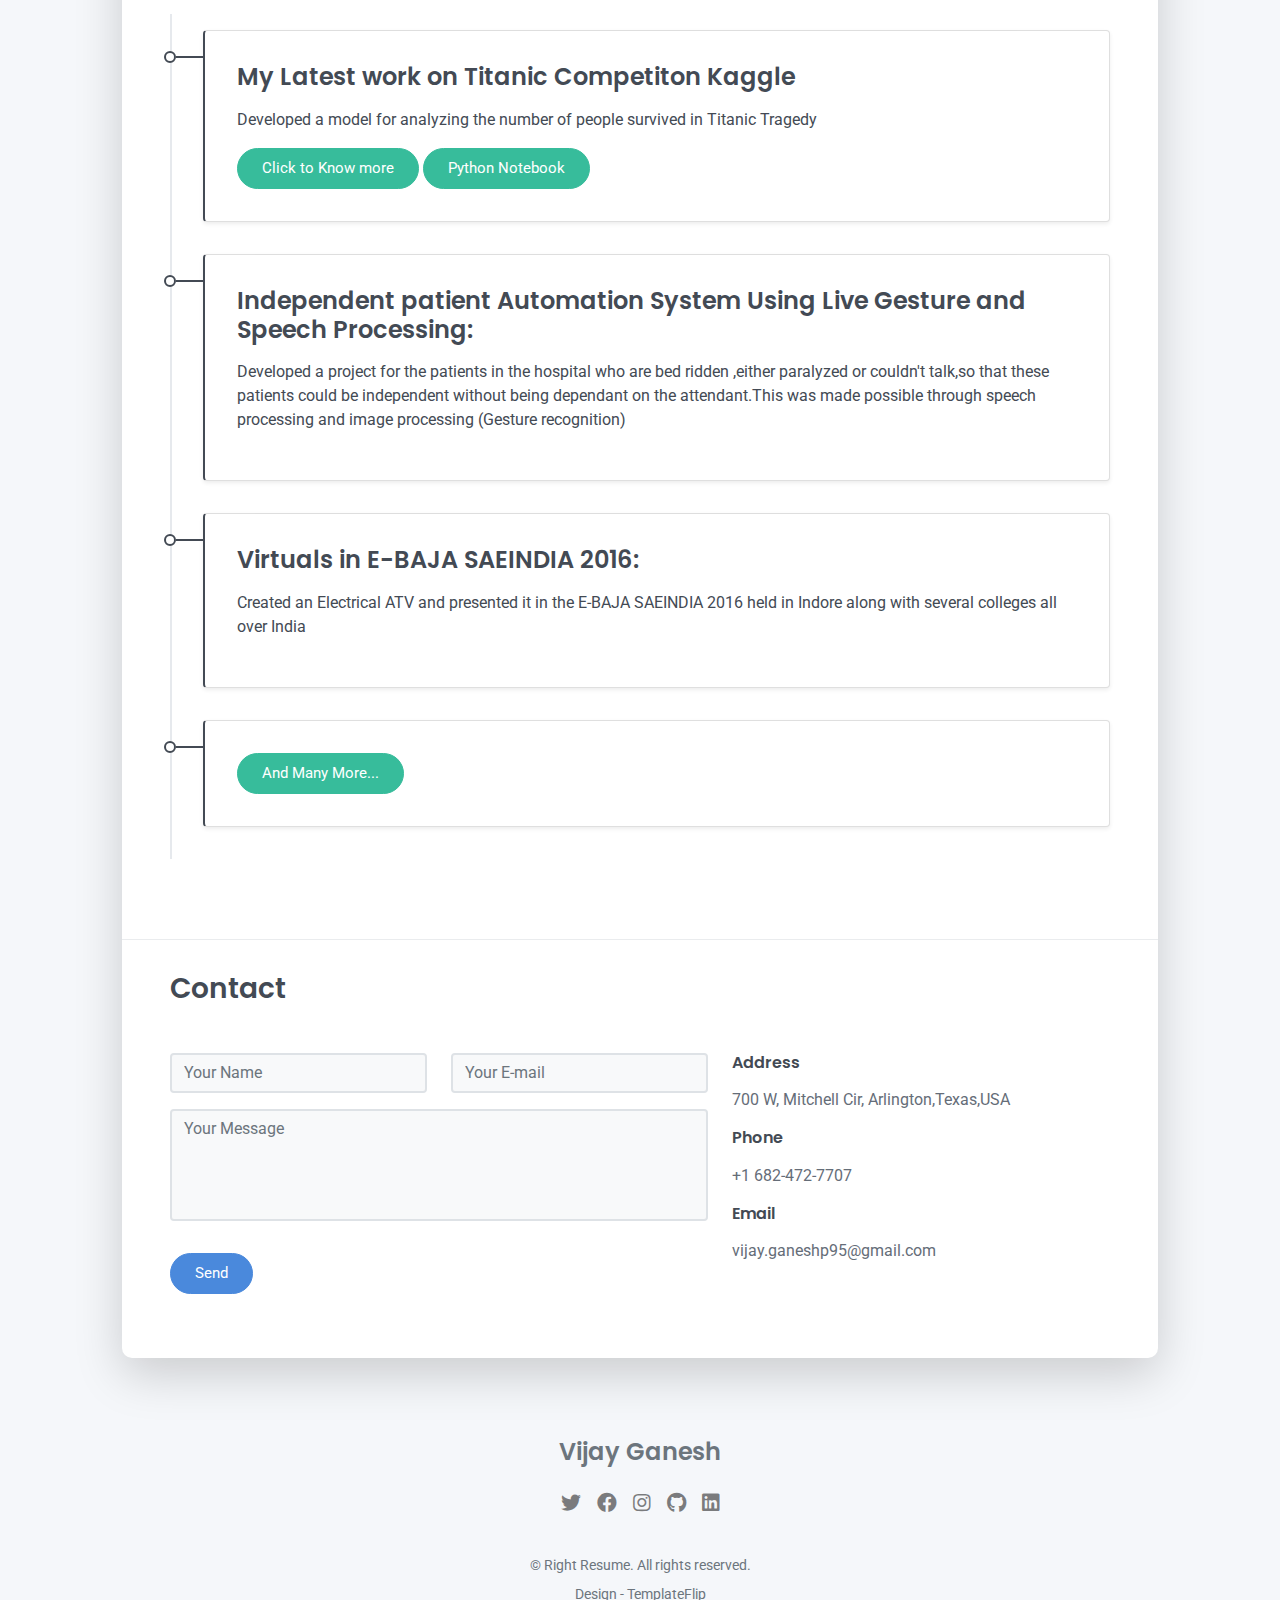
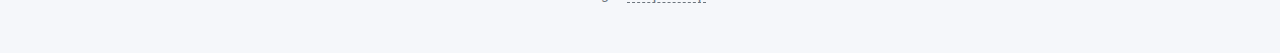
==== commit ba33d4ca: "Update index.html" ====
--- a/index.html
+++ b/index.html
@@ -234,7 +234,7 @@
       <div class="timeline-card timeline-card-warning card shadow-sm">
         <div class="card-body">
           <h4>My Latest work on Titanic Competiton Kaggle</h4>
-          <p class="ml-5 AcadameicContent">Developed a model for analyzing the number of people survived in Titanic Tragidy</p>
+          <p class="ml-5 AcadameicContent">Developed a model for analyzing the number of people survived in Titanic Tragedy</p>
           <Button class="btn btn-success kaggleknowbtn">Click to Know more</Button>
           <Button class="btn btn-success notebookbtn">Python Notebook</Button>
         </div>
@@ -348,4 +348,4 @@
     <script src="scripts/aos.js?ver=1.2.0"></script>
     <script src="scripts/main.js?ver=1.2.0"></script>
   </body>
-</html>+</html>
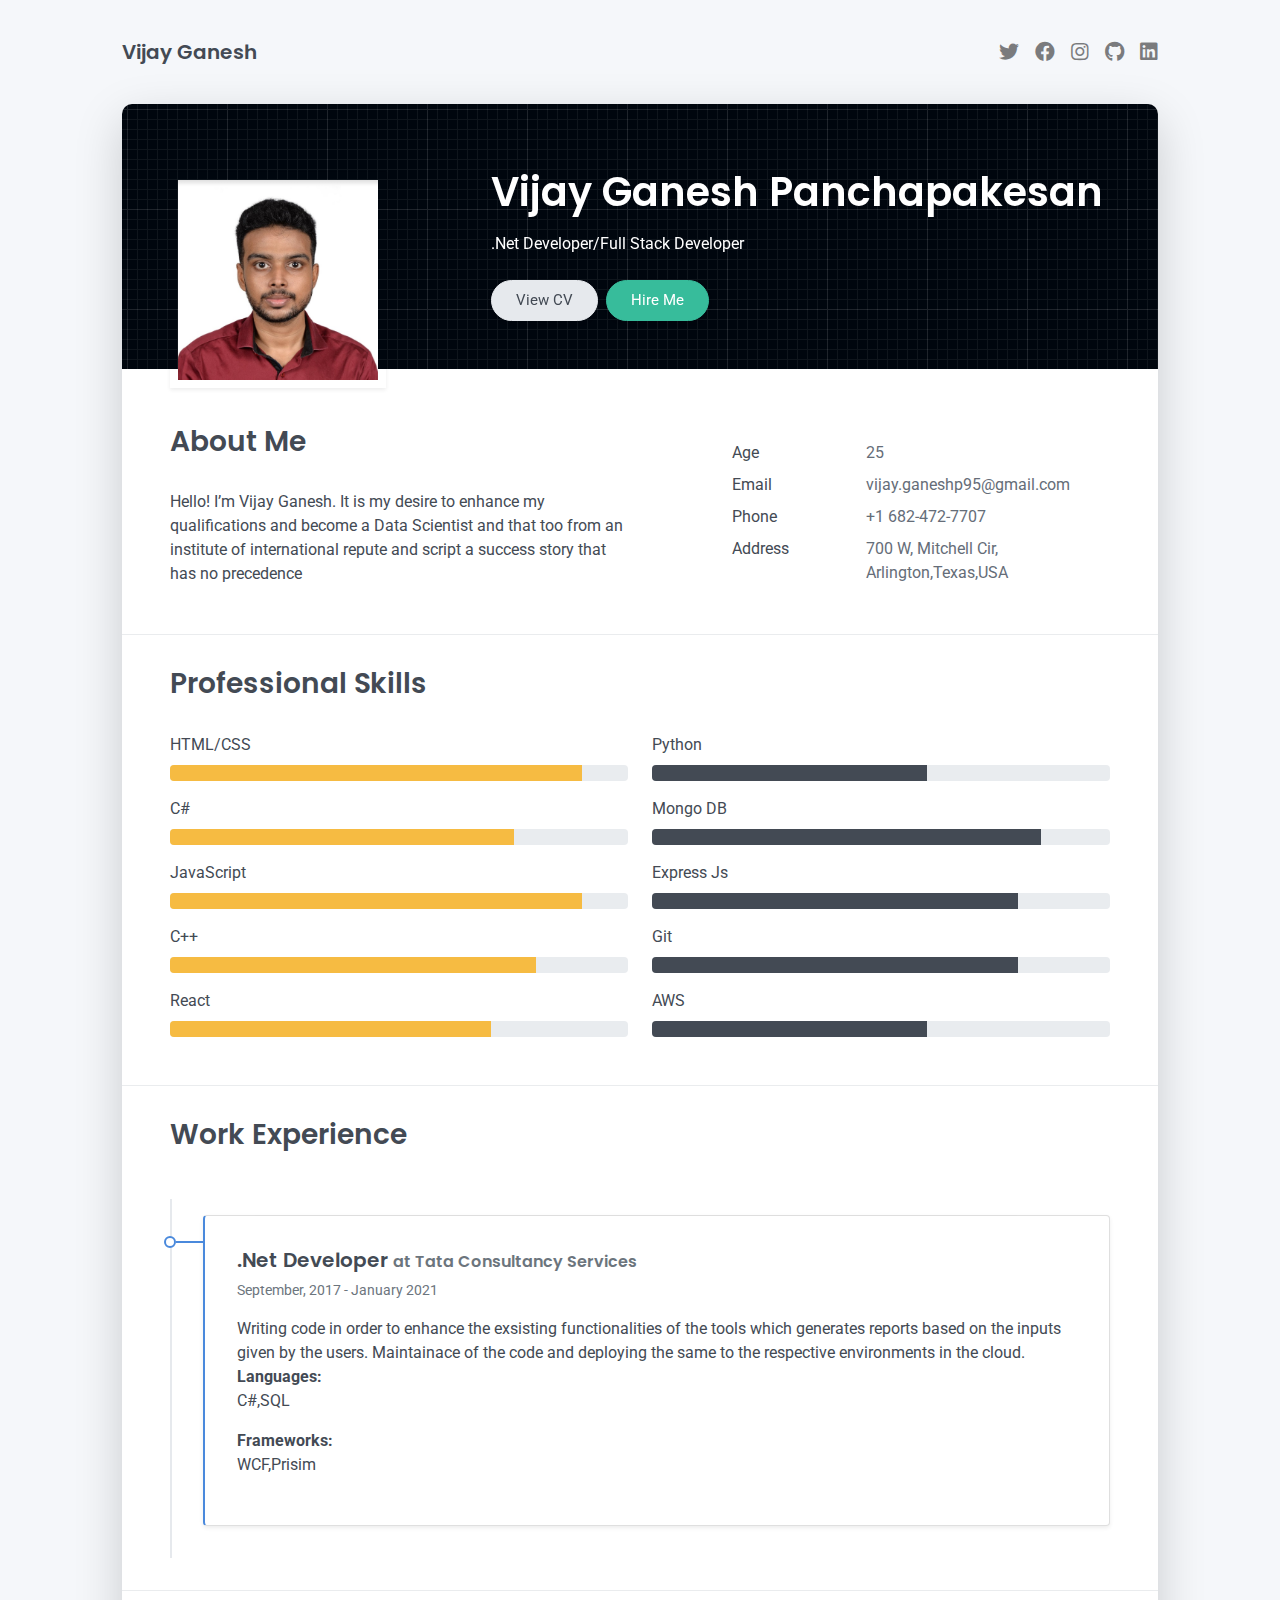
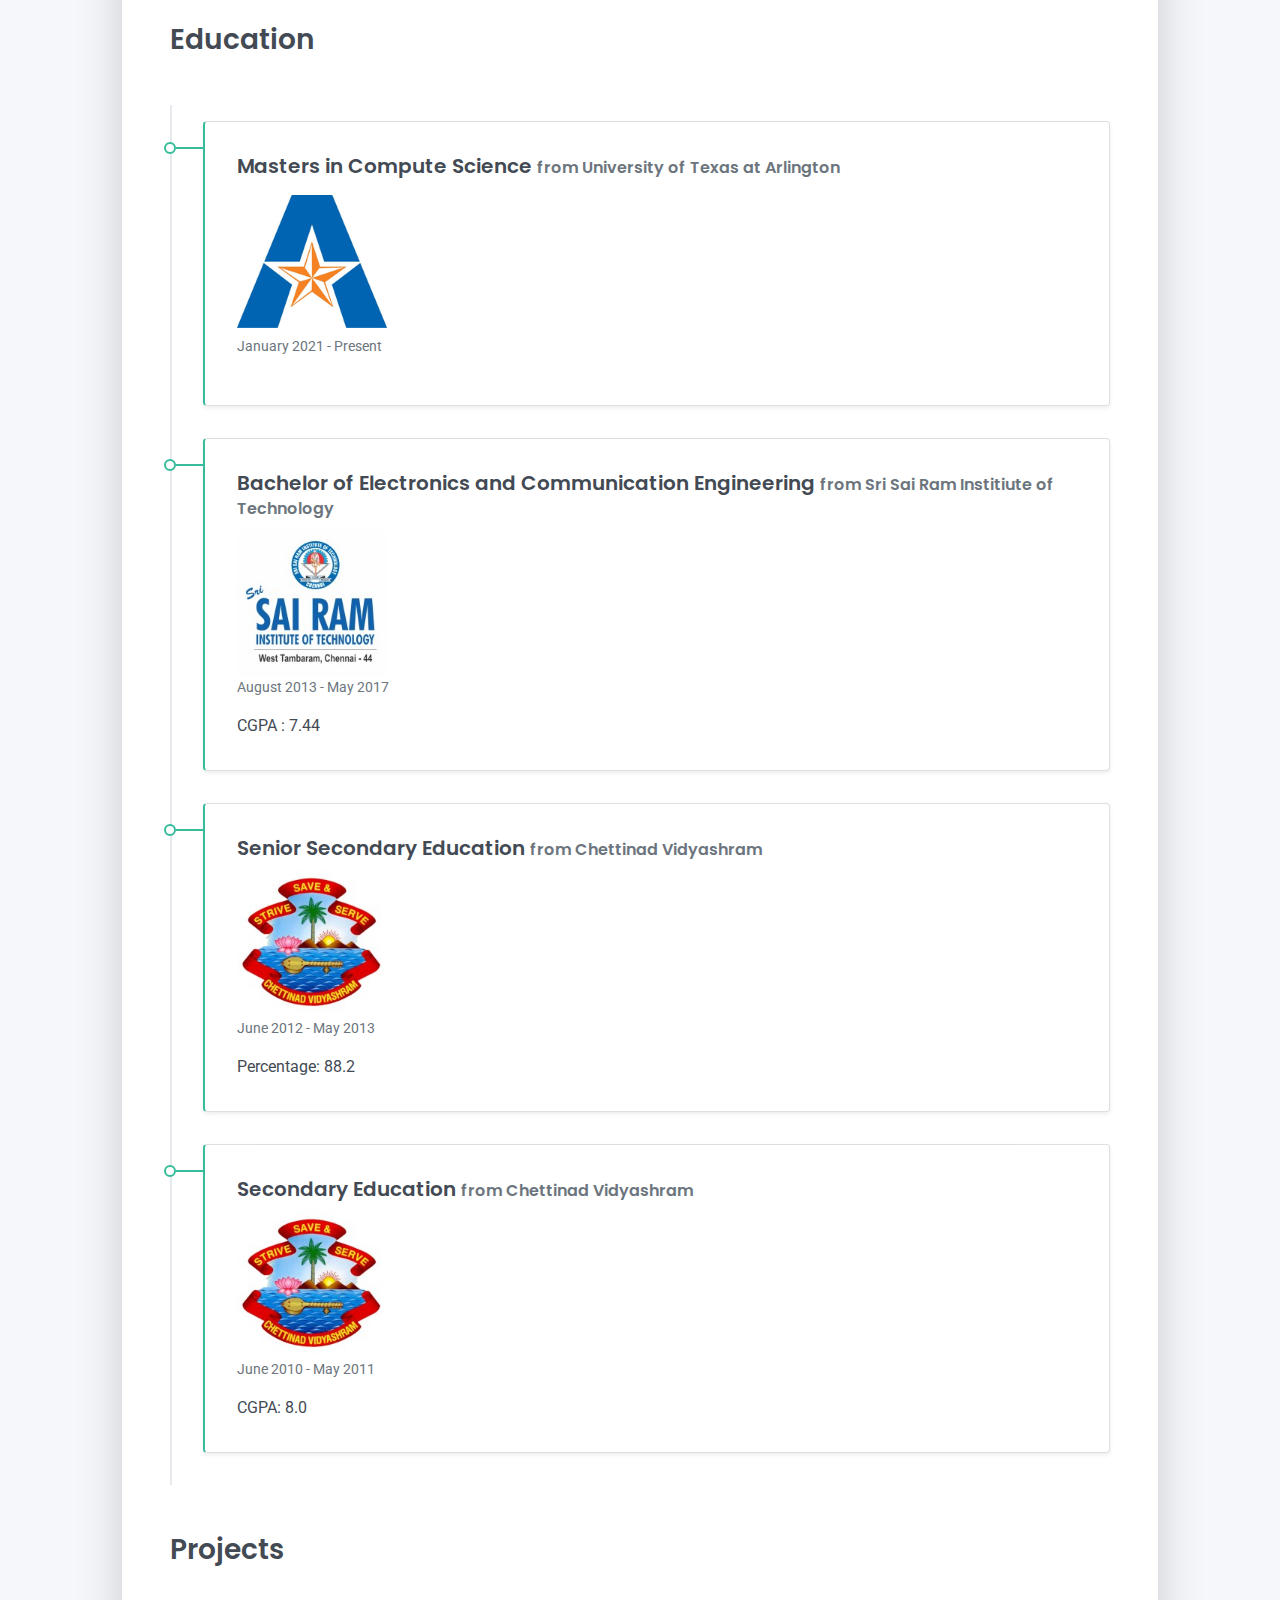
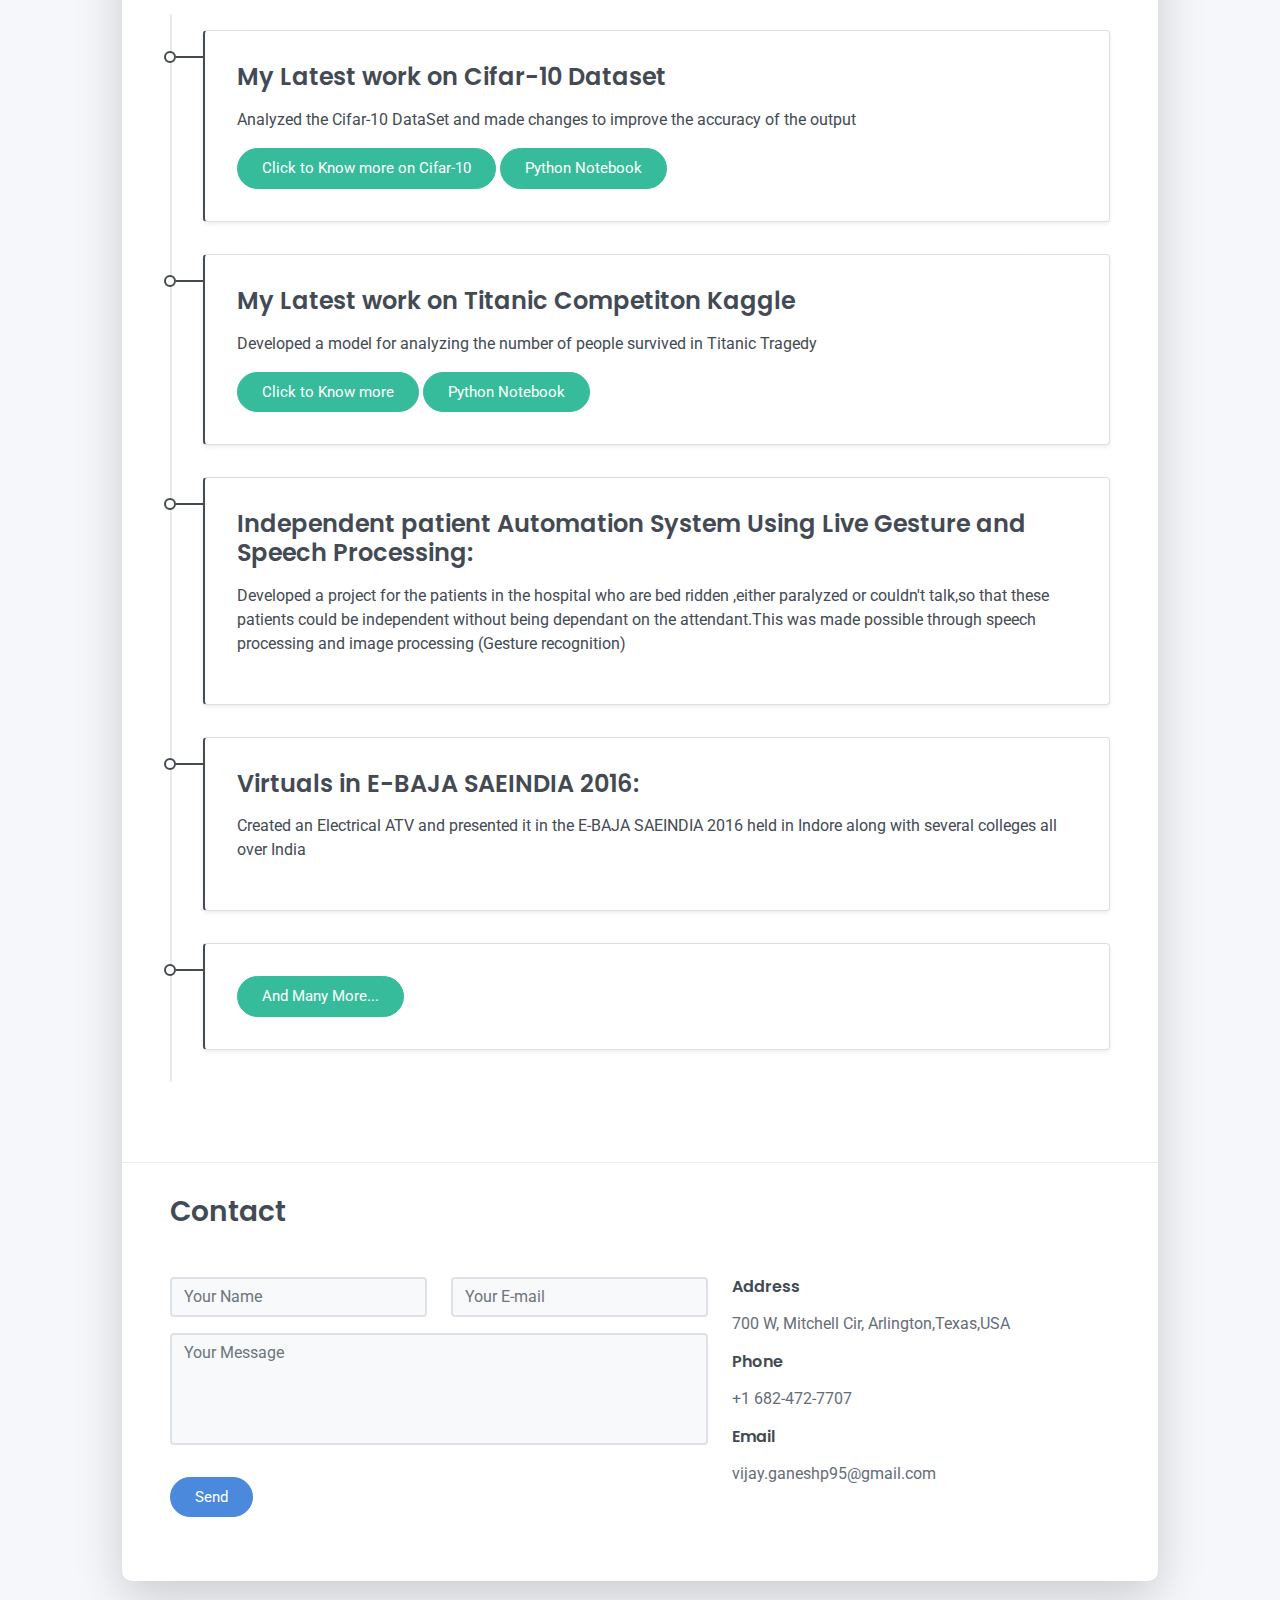
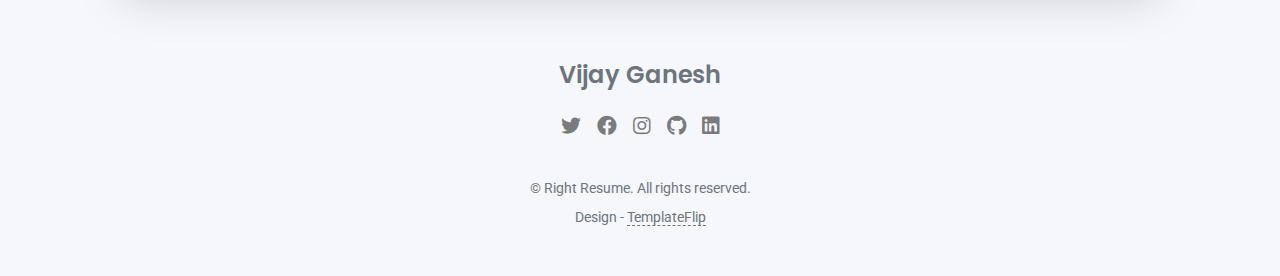
==== commit 485d70d9: "Cifar-10 Blog" ====
--- a/index.html
+++ b/index.html
@@ -4,7 +4,7 @@
     <meta charset="UTF-8">
     <meta http-equiv="X-UA-Compatible" content="IE=edge">
     <meta name="viewport" content="width=device-width, initial-scale=1">
-    <title>Right Resume</title>
+    <title>Portfolio</title>
     <link rel="preconnect" href="https://fonts.gstatic.com" crossorigin="crossorigin"/>
     <link rel="preload" as="style" href="https://fonts.googleapis.com/css2?family=Poppins:wght@600&amp;family=Roboto:wght@300;400;500;700&amp;display=swap"/>
     <link rel="stylesheet" href="https://fonts.googleapis.com/css2?family=Poppins:wght@600&amp;family=Roboto:wght@300;400;500;700&amp;display=swap" media="print" onload="this.media='all'"/>
@@ -233,6 +233,16 @@
 
       <div class="timeline-card timeline-card-warning card shadow-sm">
         <div class="card-body">
+          <h4>My Latest work on Cifar-10 Dataset</h4>
+          <p class="ml-5 AcadameicContent">Analyzed the Cifar-10 DataSet and made changes to improve the accuracy of the output</p>
+          <Button class="btn btn-success cifarknowbtn">Click to Know more on Cifar-10</Button>
+          <Button class="btn btn-success cifarnotebookbtn">Python Notebook</Button>
+        </div>
+      </div>
+
+
+      <div class="timeline-card timeline-card-warning card shadow-sm">
+        <div class="card-body">
           <h4>My Latest work on Titanic Competiton Kaggle</h4>
           <p class="ml-5 AcadameicContent">Developed a model for analyzing the number of people survived in Titanic Tragedy</p>
           <Button class="btn btn-success kaggleknowbtn">Click to Know more</Button>
@@ -348,4 +358,4 @@
     <script src="scripts/aos.js?ver=1.2.0"></script>
     <script src="scripts/main.js?ver=1.2.0"></script>
   </body>
-</html>
+</html>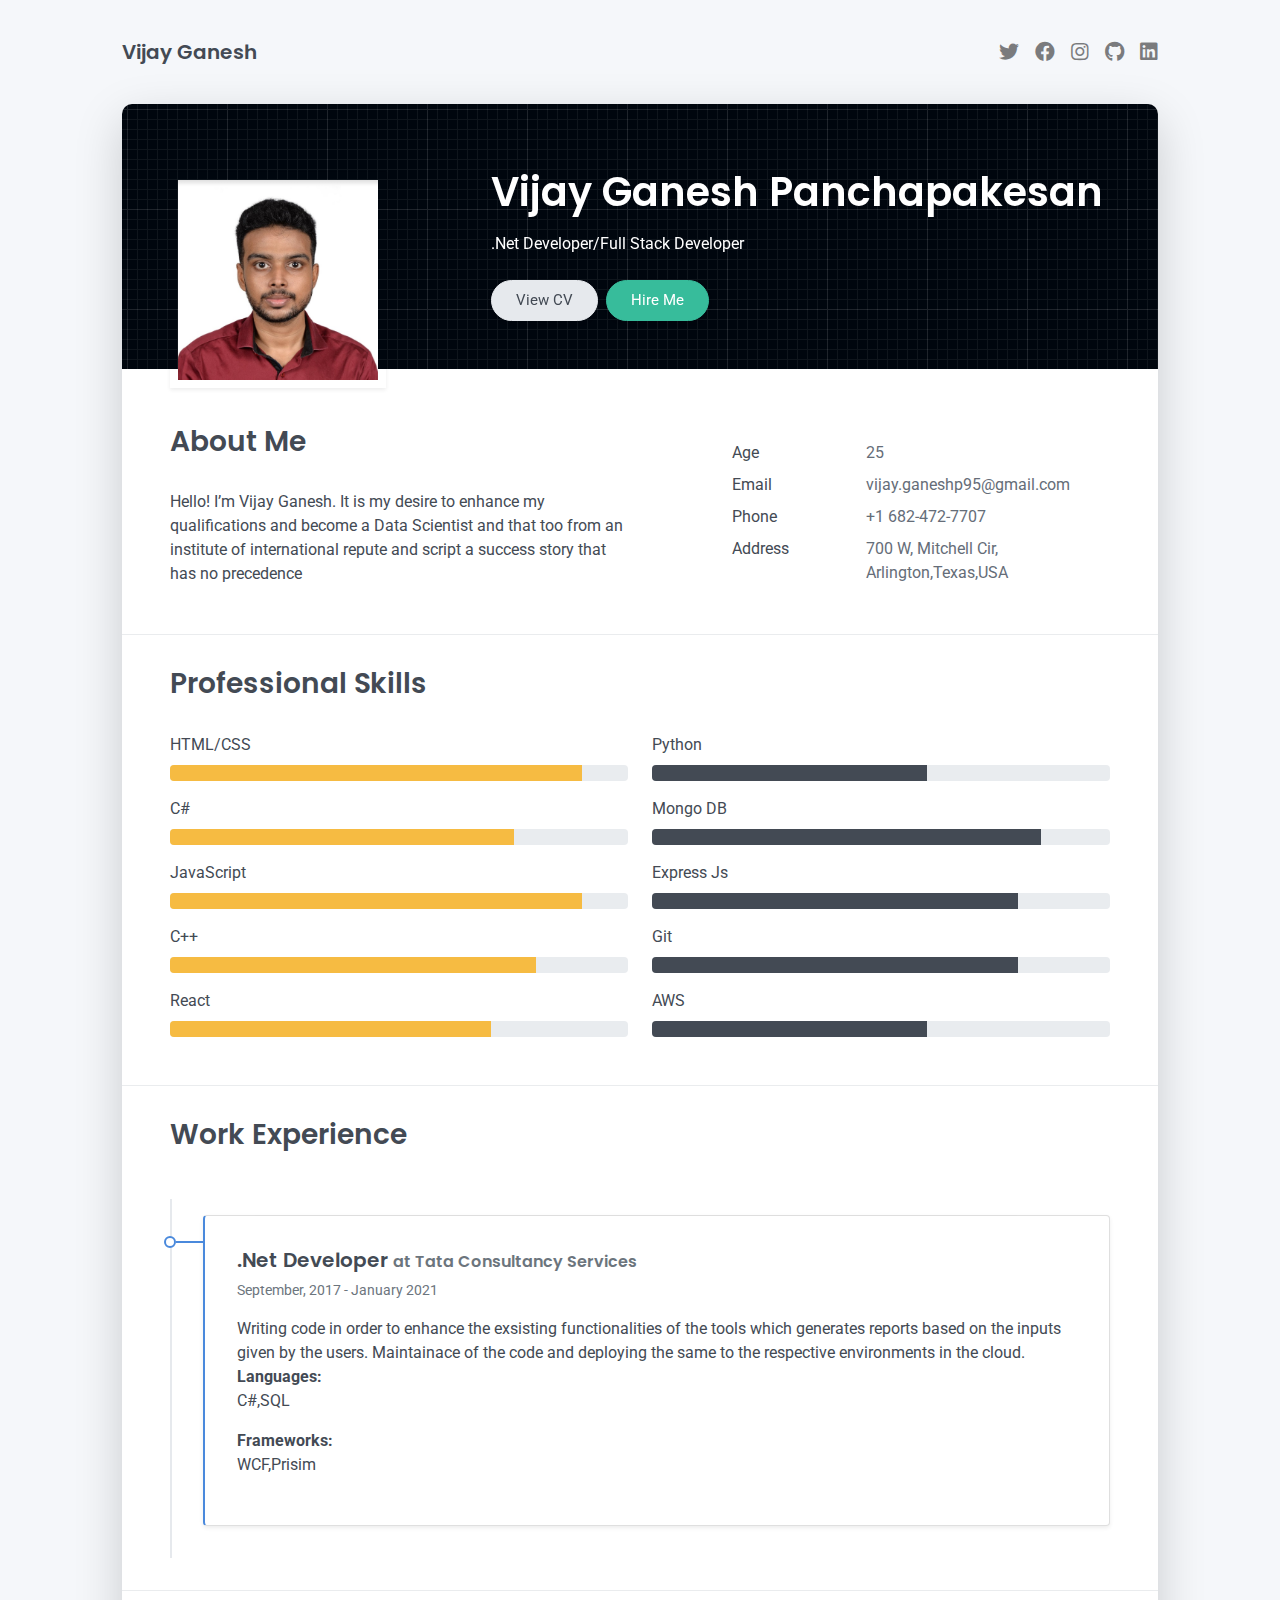
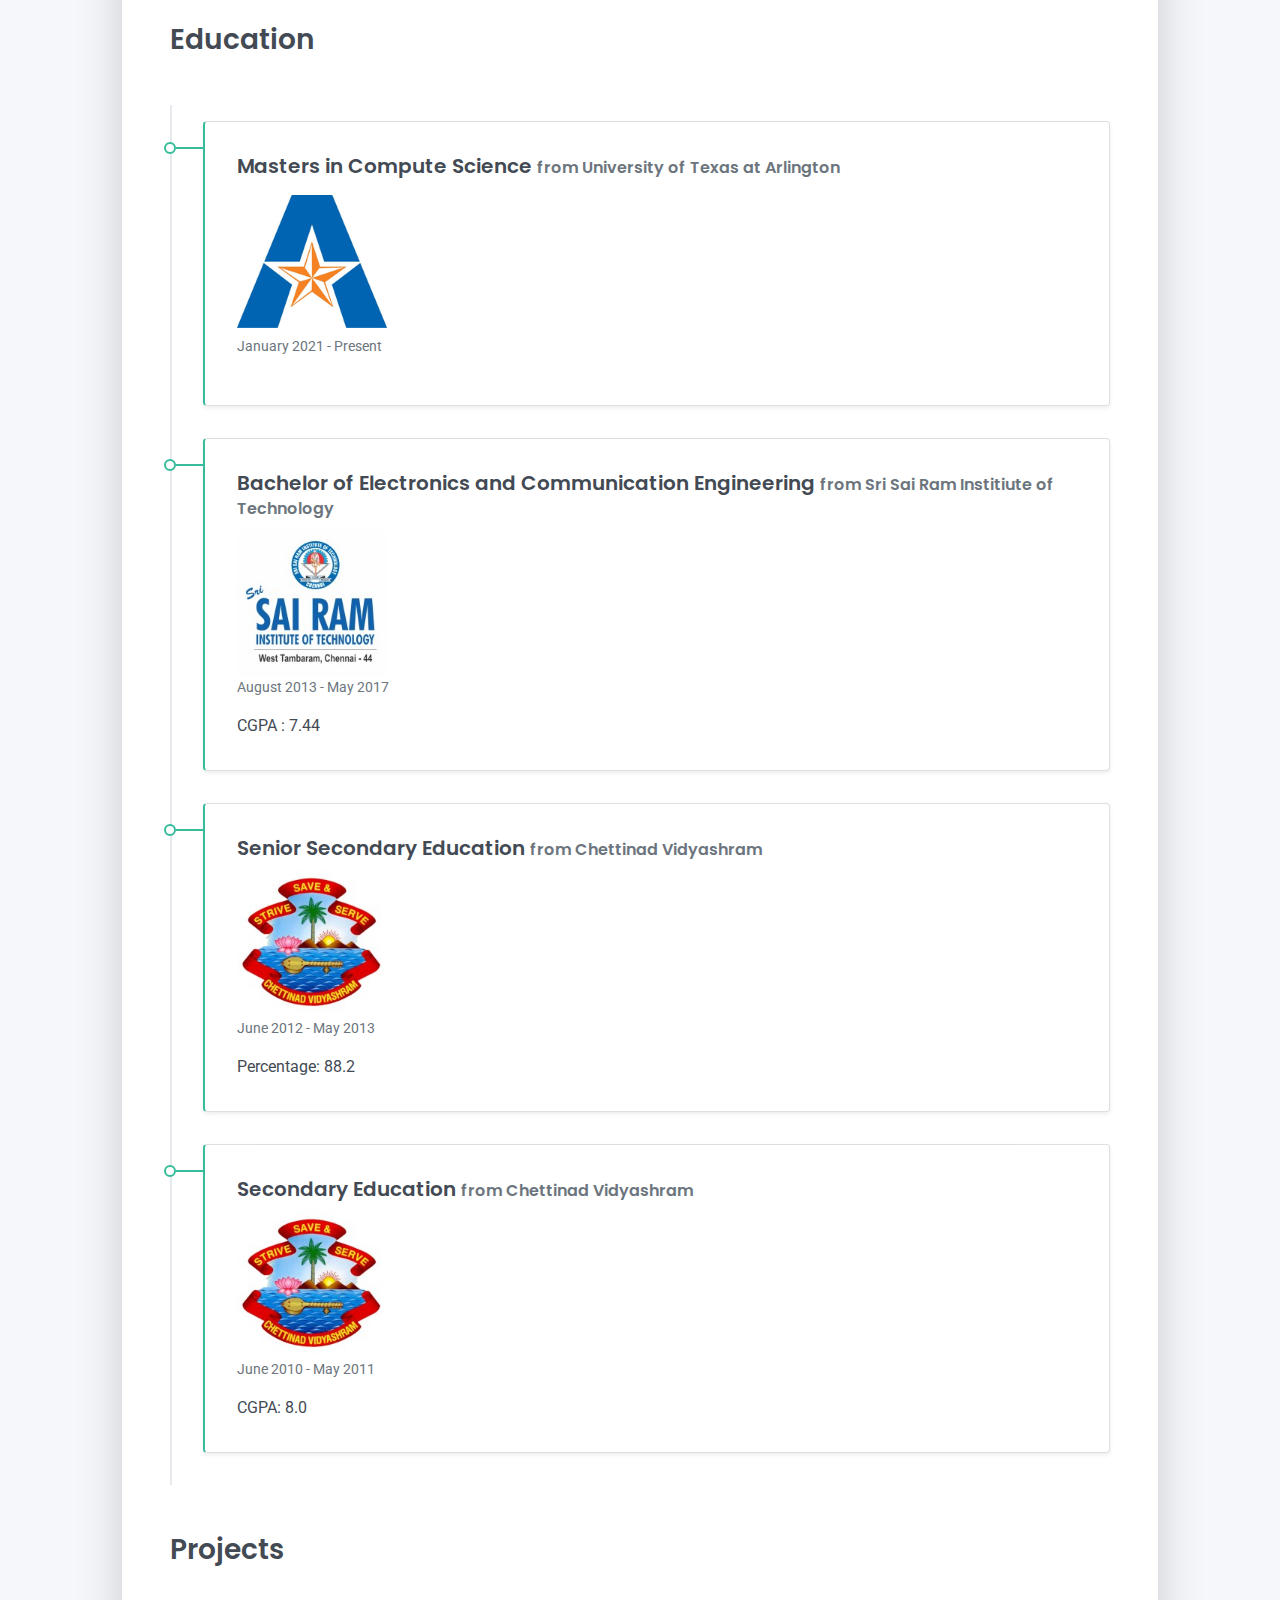
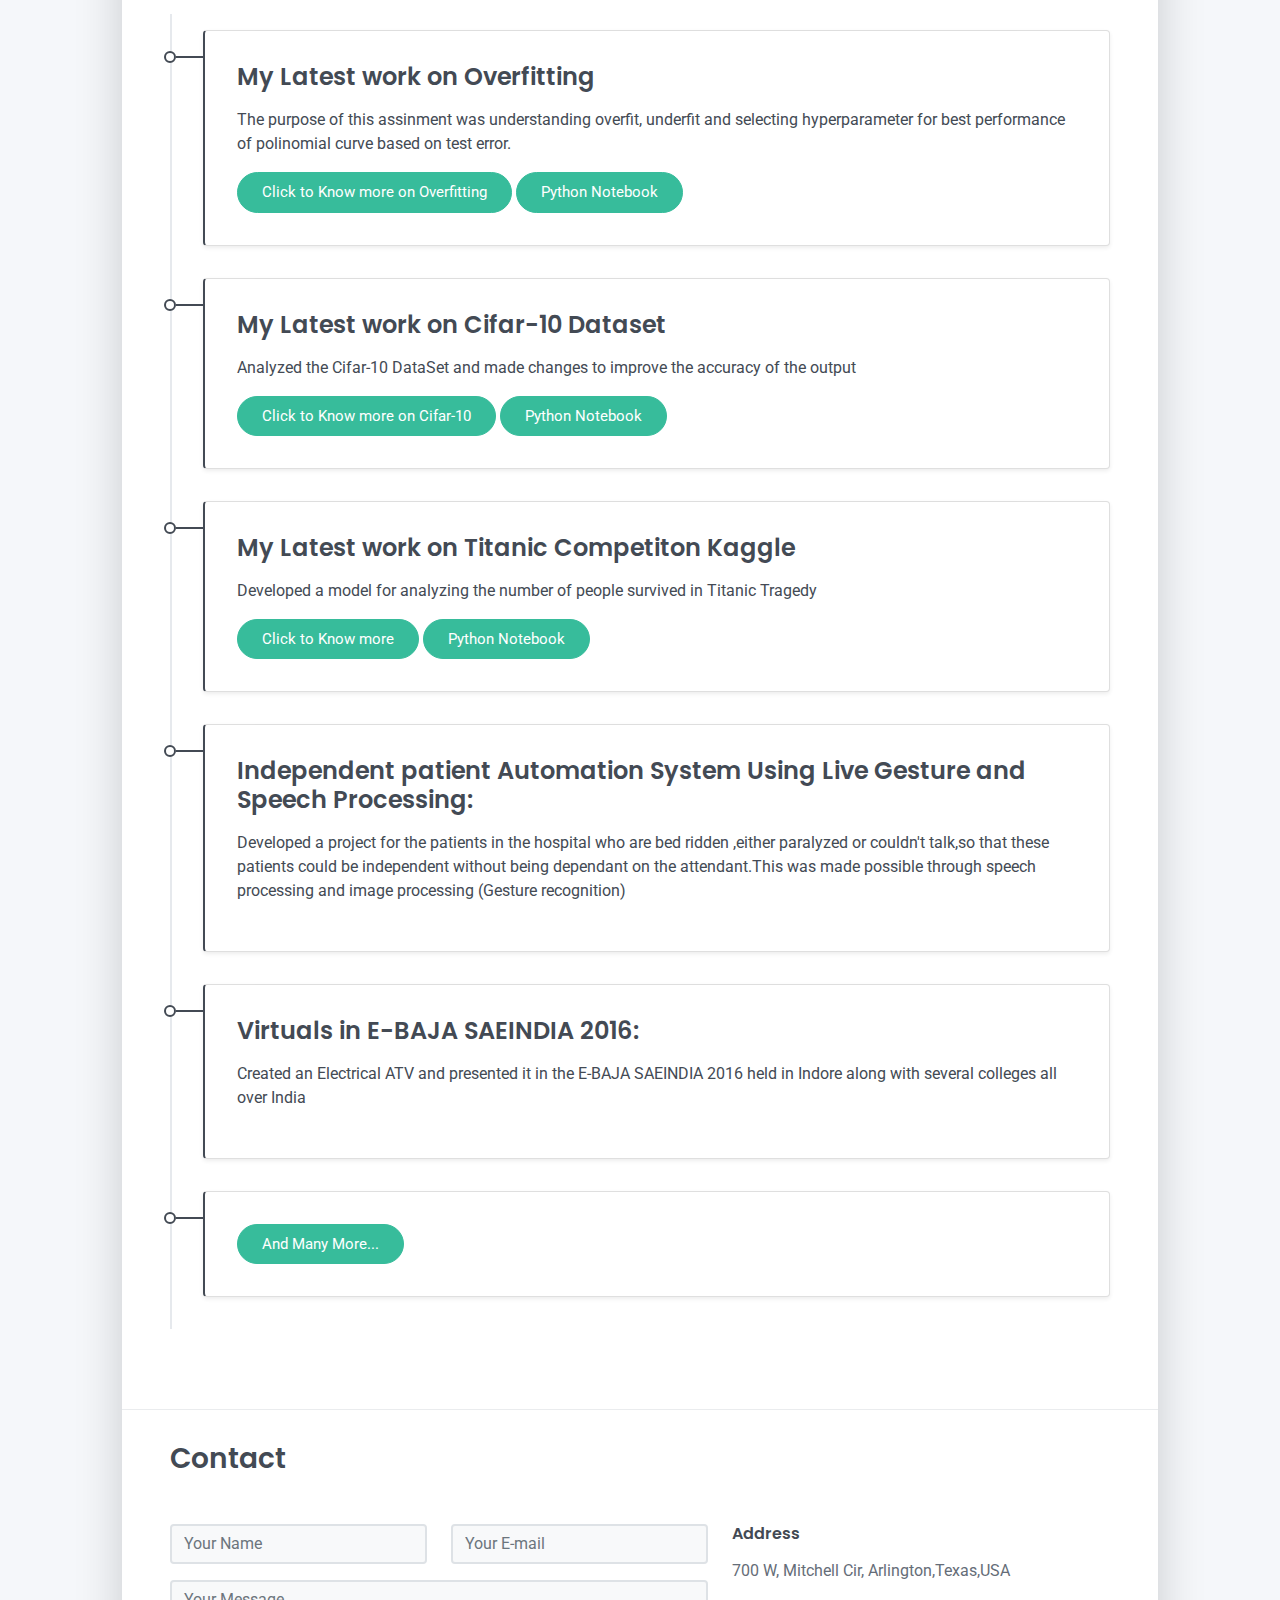
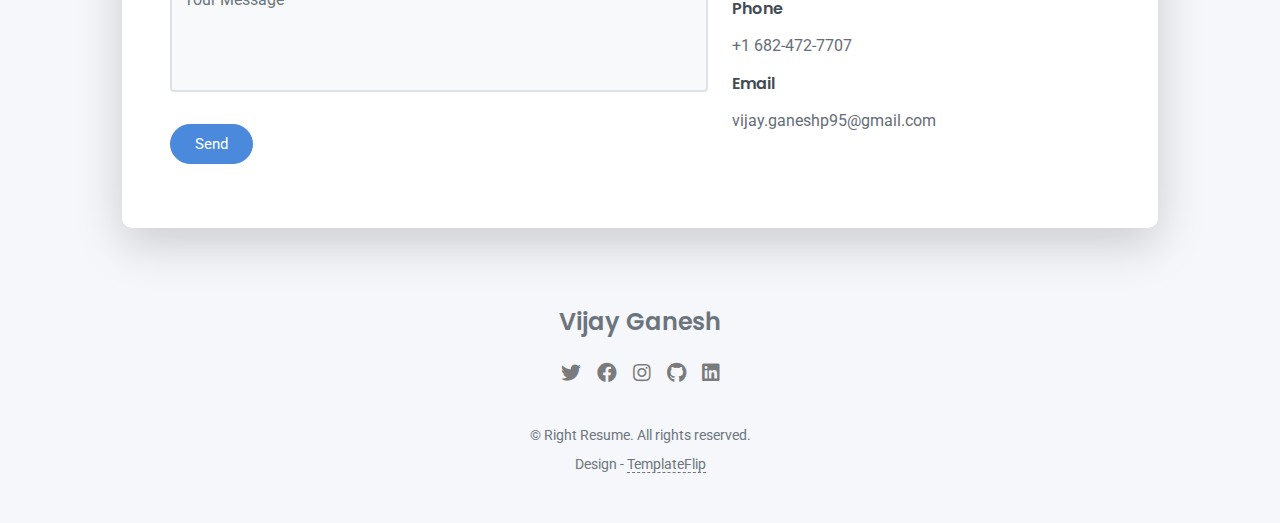
==== commit 8a7477a8: "Overfitting assignment" ====
--- a/index.html
+++ b/index.html
@@ -233,6 +233,15 @@
 
       <div class="timeline-card timeline-card-warning card shadow-sm">
         <div class="card-body">
+          <h4>My Latest work on Overfitting</h4>
+          <p class="ml-5 AcadameicContent">The purpose of this assinment was understanding overfit, underfit and selecting hyperparameter for best performance of polinomial curve based on  test error.</p>
+          <Button class="btn btn-success overfittingknowbtn">Click to Know more on Overfitting</Button>
+          <Button class="btn btn-success overfittingnotebookbtn">Python Notebook</Button>
+        </div>
+      </div>
+
+      <div class="timeline-card timeline-card-warning card shadow-sm">
+        <div class="card-body">
           <h4>My Latest work on Cifar-10 Dataset</h4>
           <p class="ml-5 AcadameicContent">Analyzed the Cifar-10 DataSet and made changes to improve the accuracy of the output</p>
           <Button class="btn btn-success cifarknowbtn">Click to Know more on Cifar-10</Button>
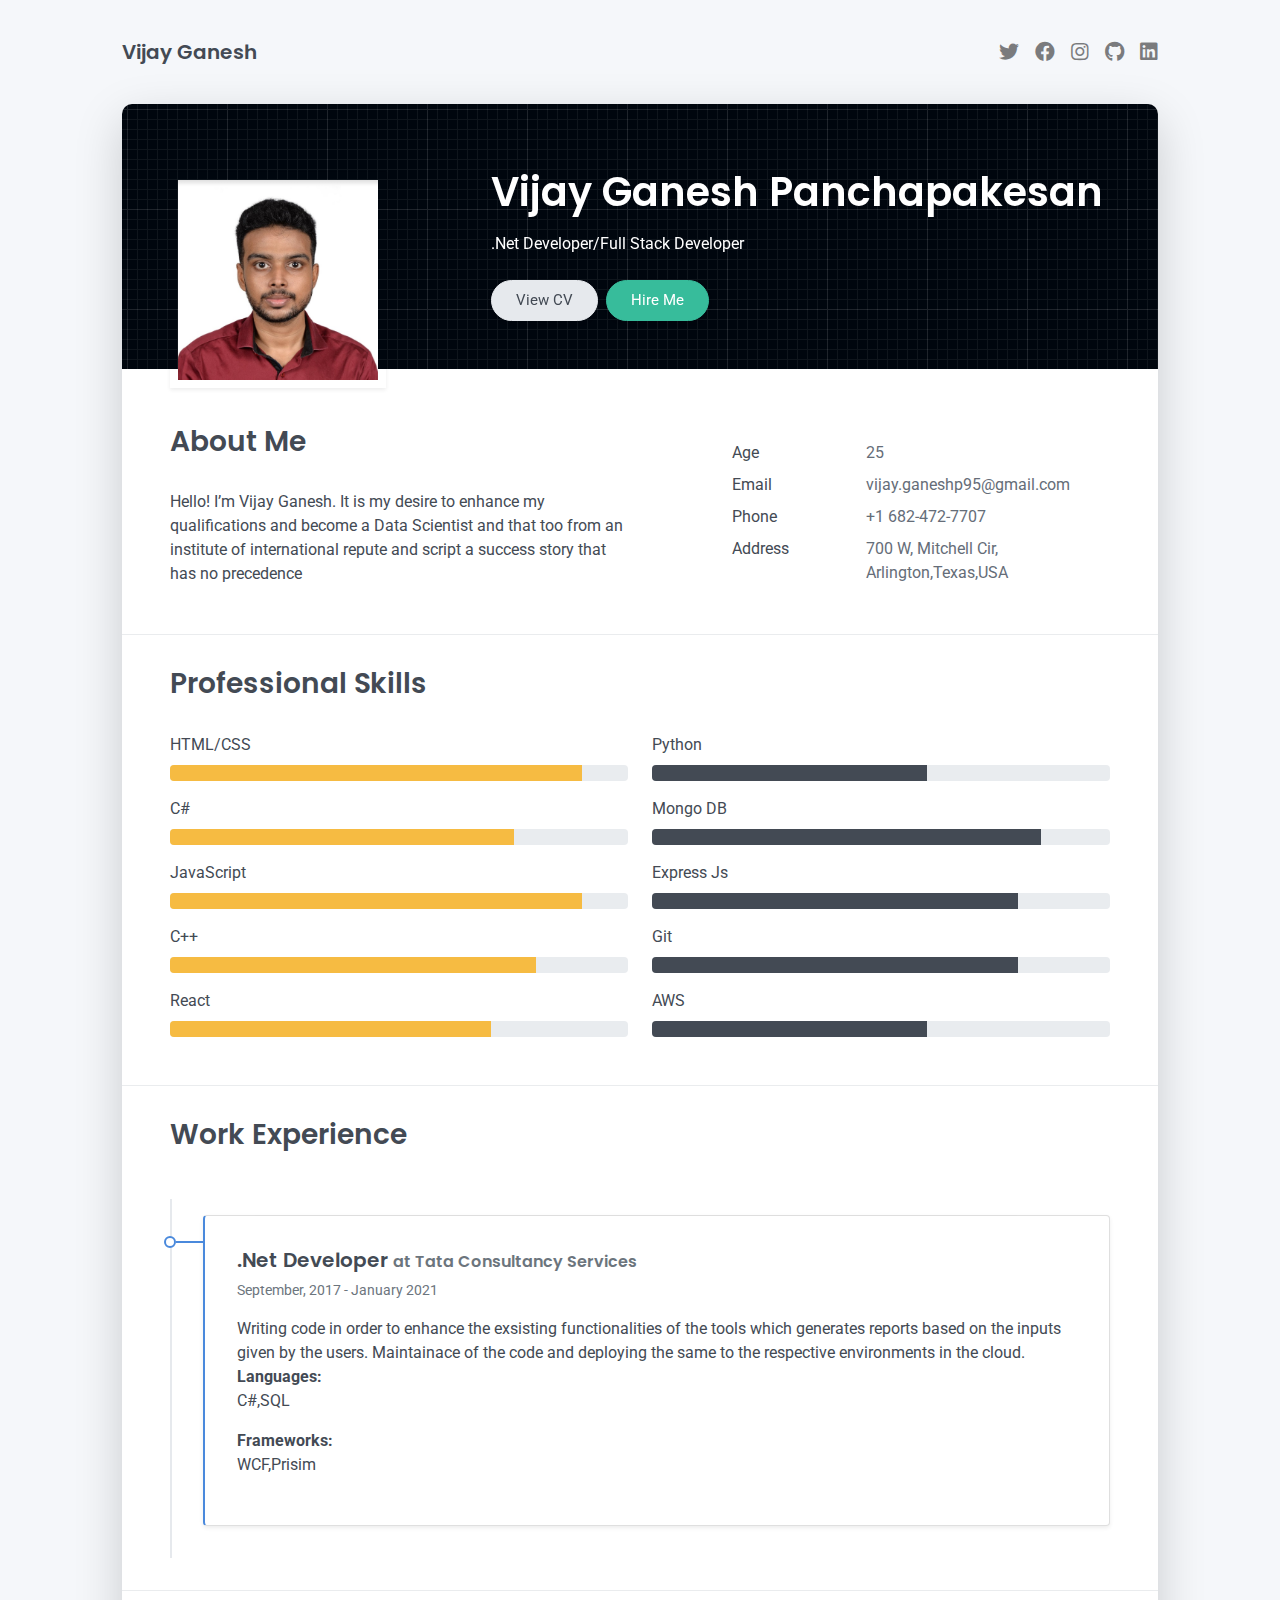
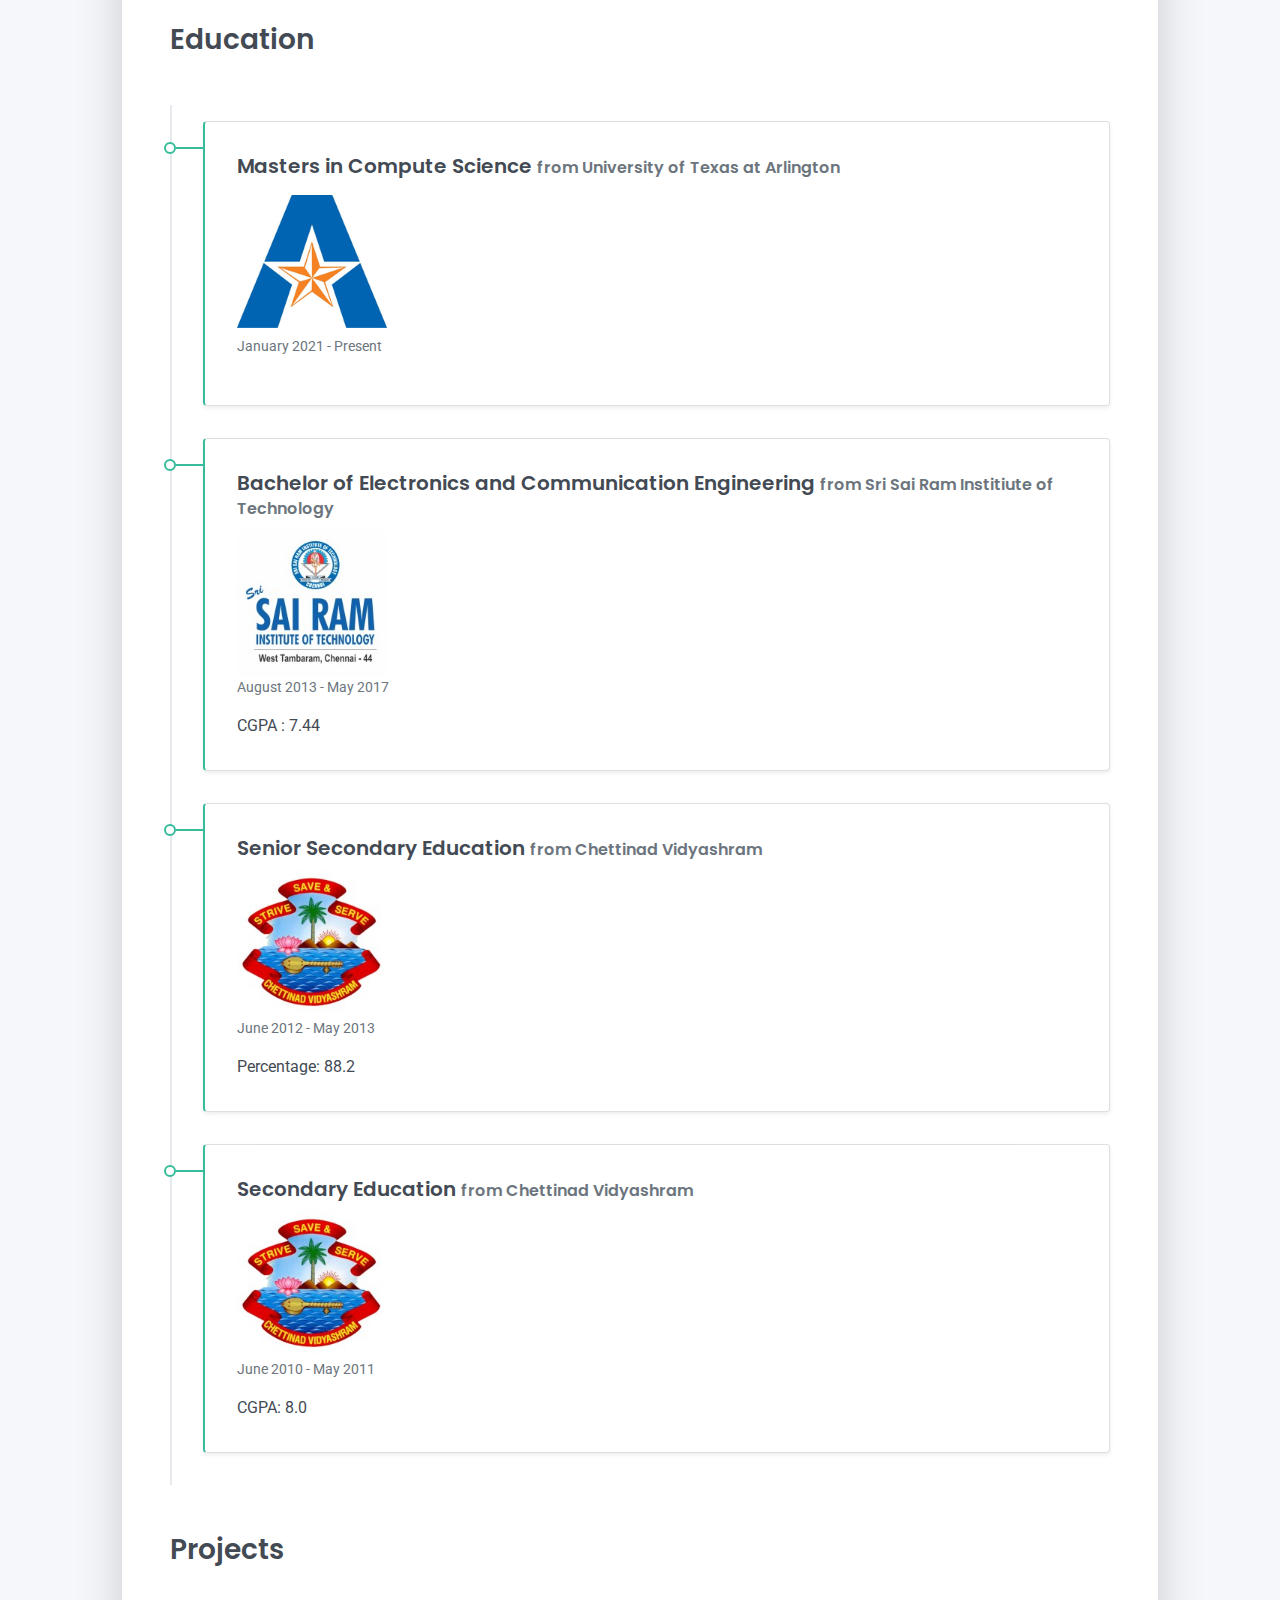
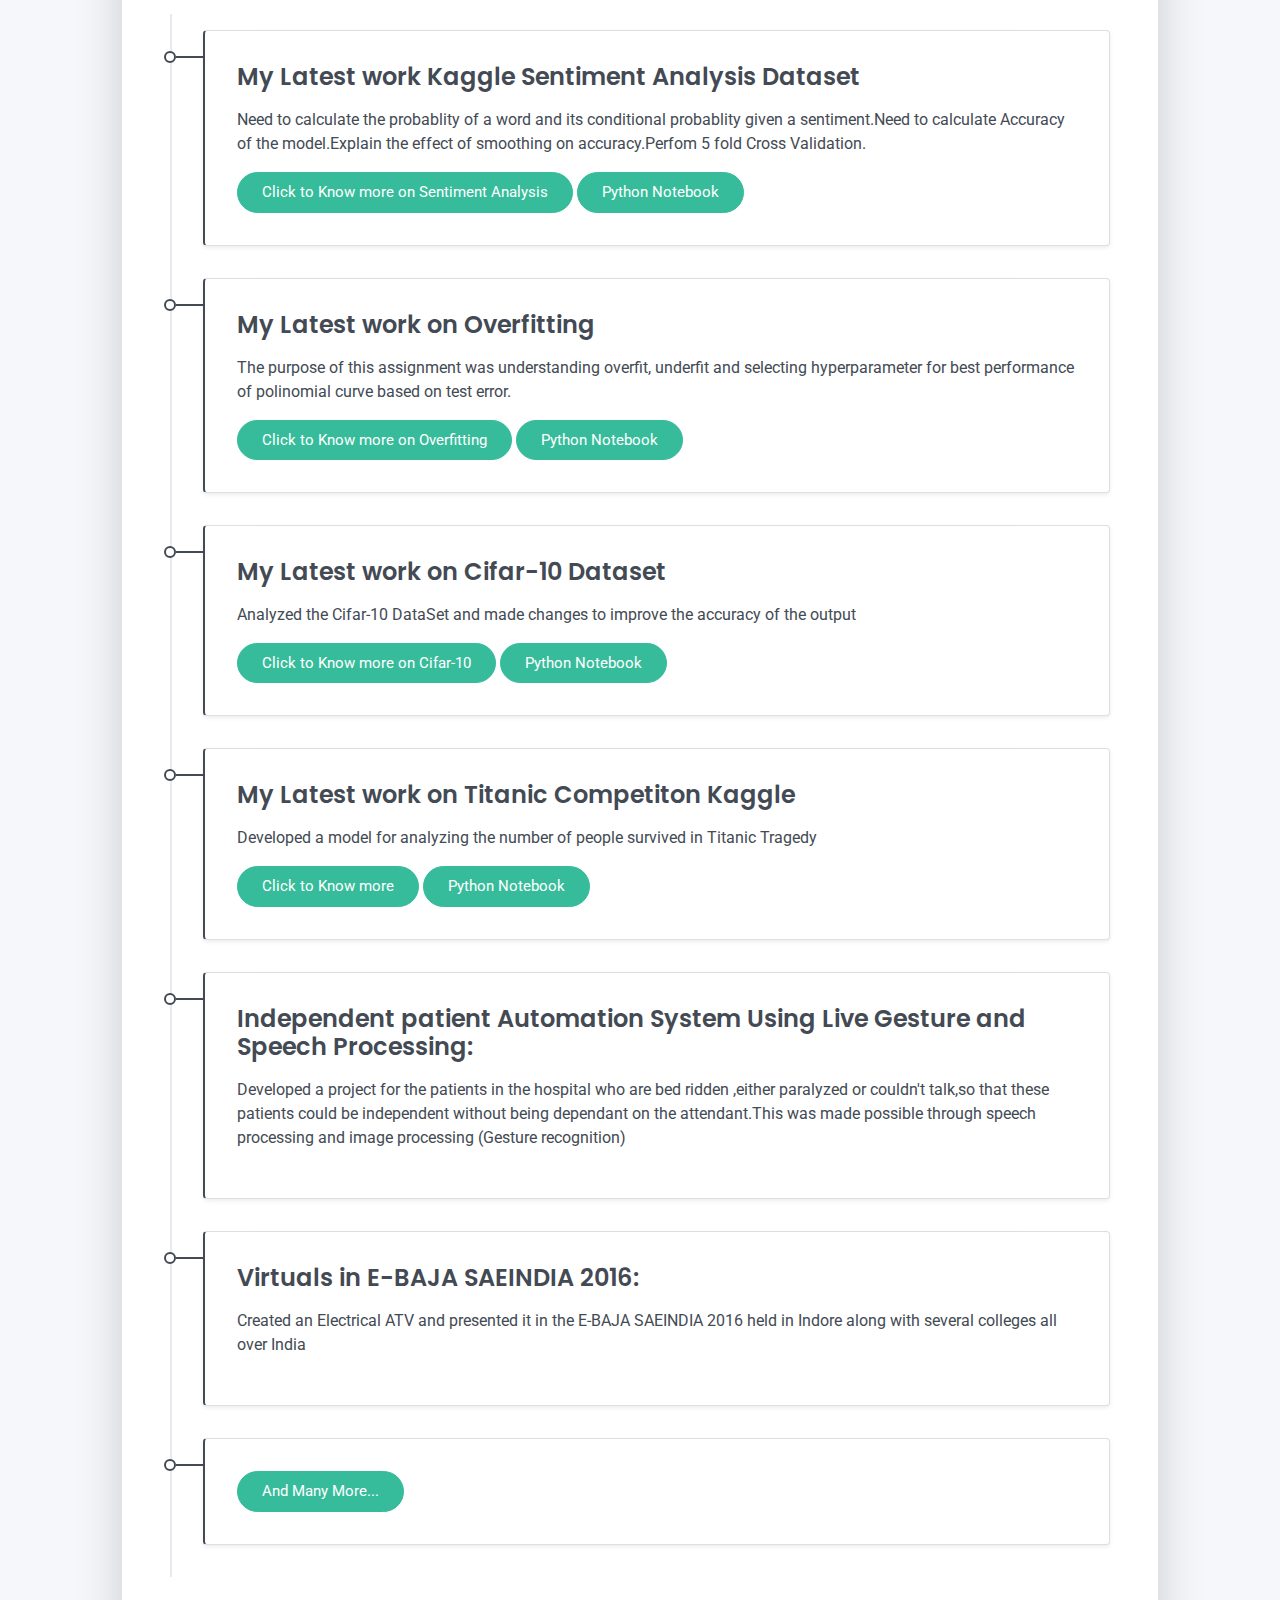
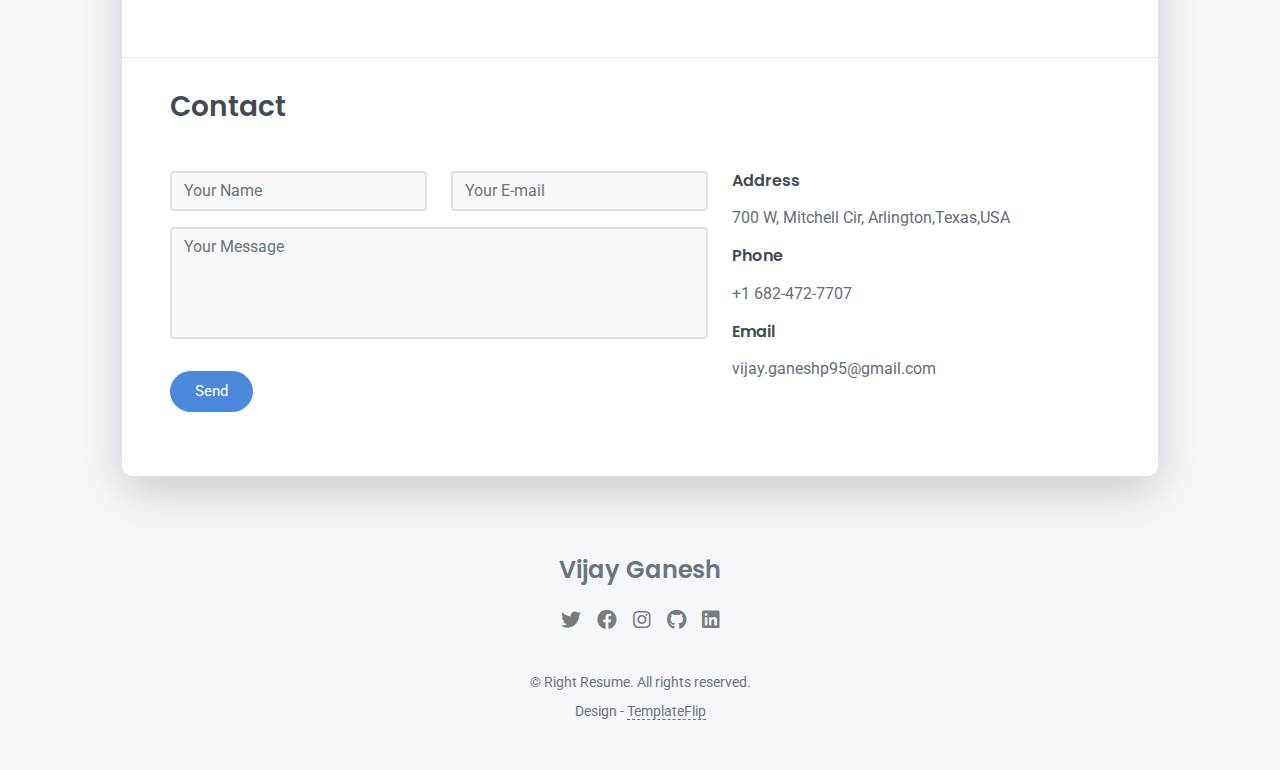
==== commit 32825b6a: "Final Push" ====
--- a/index.html
+++ b/index.html
@@ -233,8 +233,17 @@
 
       <div class="timeline-card timeline-card-warning card shadow-sm">
         <div class="card-body">
+          <h4>My Latest work Kaggle Sentiment Analysis Dataset</h4>
+          <p class="ml-5 AcadameicContent">Need to calculate the probablity of a word and its conditional probablity given a sentiment.Need to calculate Accuracy of the model.Explain the effect of smoothing on accuracy.Perfom 5 fold Cross Validation.</p>
+          <Button class="btn btn-success sentianalknowbtn">Click to Know more on Sentiment Analysis</Button>
+          <Button class="btn btn-success sentianalnotebookbtn">Python Notebook</Button>
+        </div>
+      </div>
+
+      <div class="timeline-card timeline-card-warning card shadow-sm">
+        <div class="card-body">
           <h4>My Latest work on Overfitting</h4>
-          <p class="ml-5 AcadameicContent">The purpose of this assinment was understanding overfit, underfit and selecting hyperparameter for best performance of polinomial curve based on  test error.</p>
+          <p class="ml-5 AcadameicContent">The purpose of this assignment was understanding overfit, underfit and selecting hyperparameter for best performance of polinomial curve based on  test error.</p>
           <Button class="btn btn-success overfittingknowbtn">Click to Know more on Overfitting</Button>
           <Button class="btn btn-success overfittingnotebookbtn">Python Notebook</Button>
         </div>
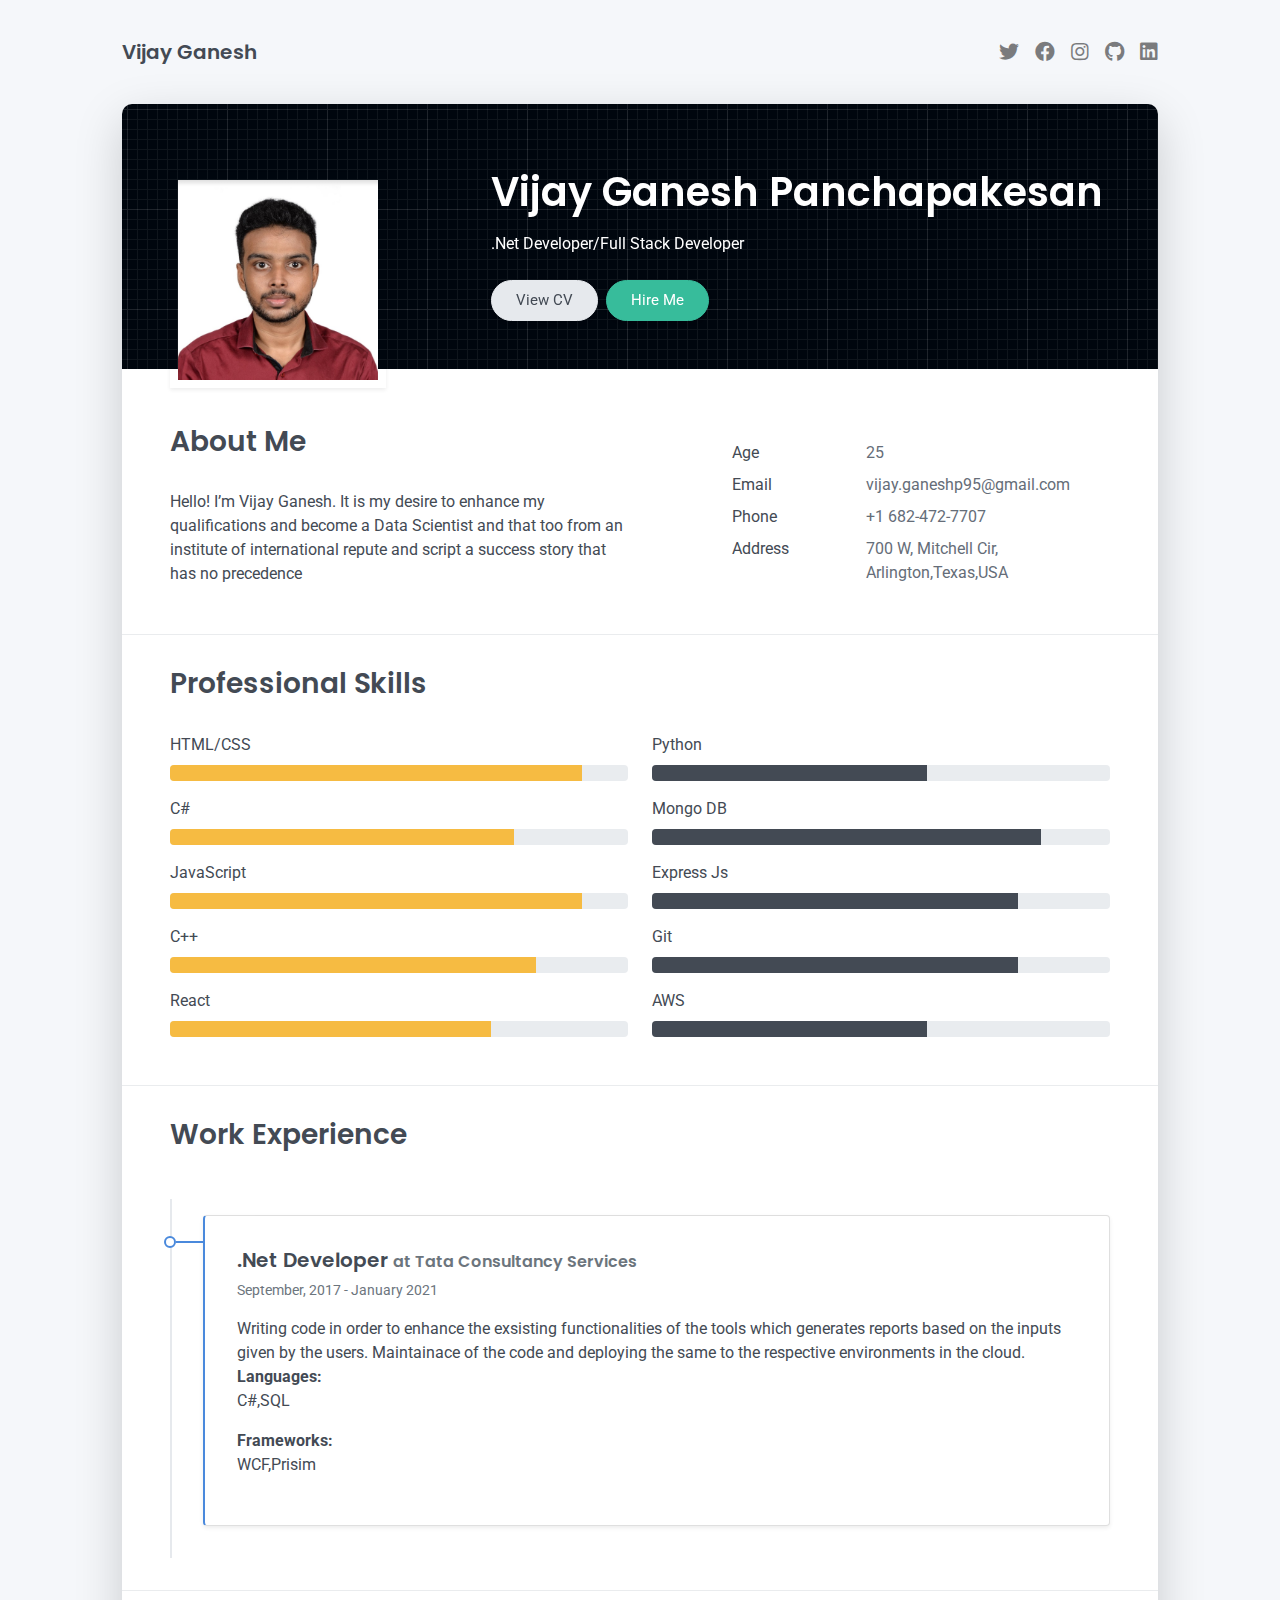
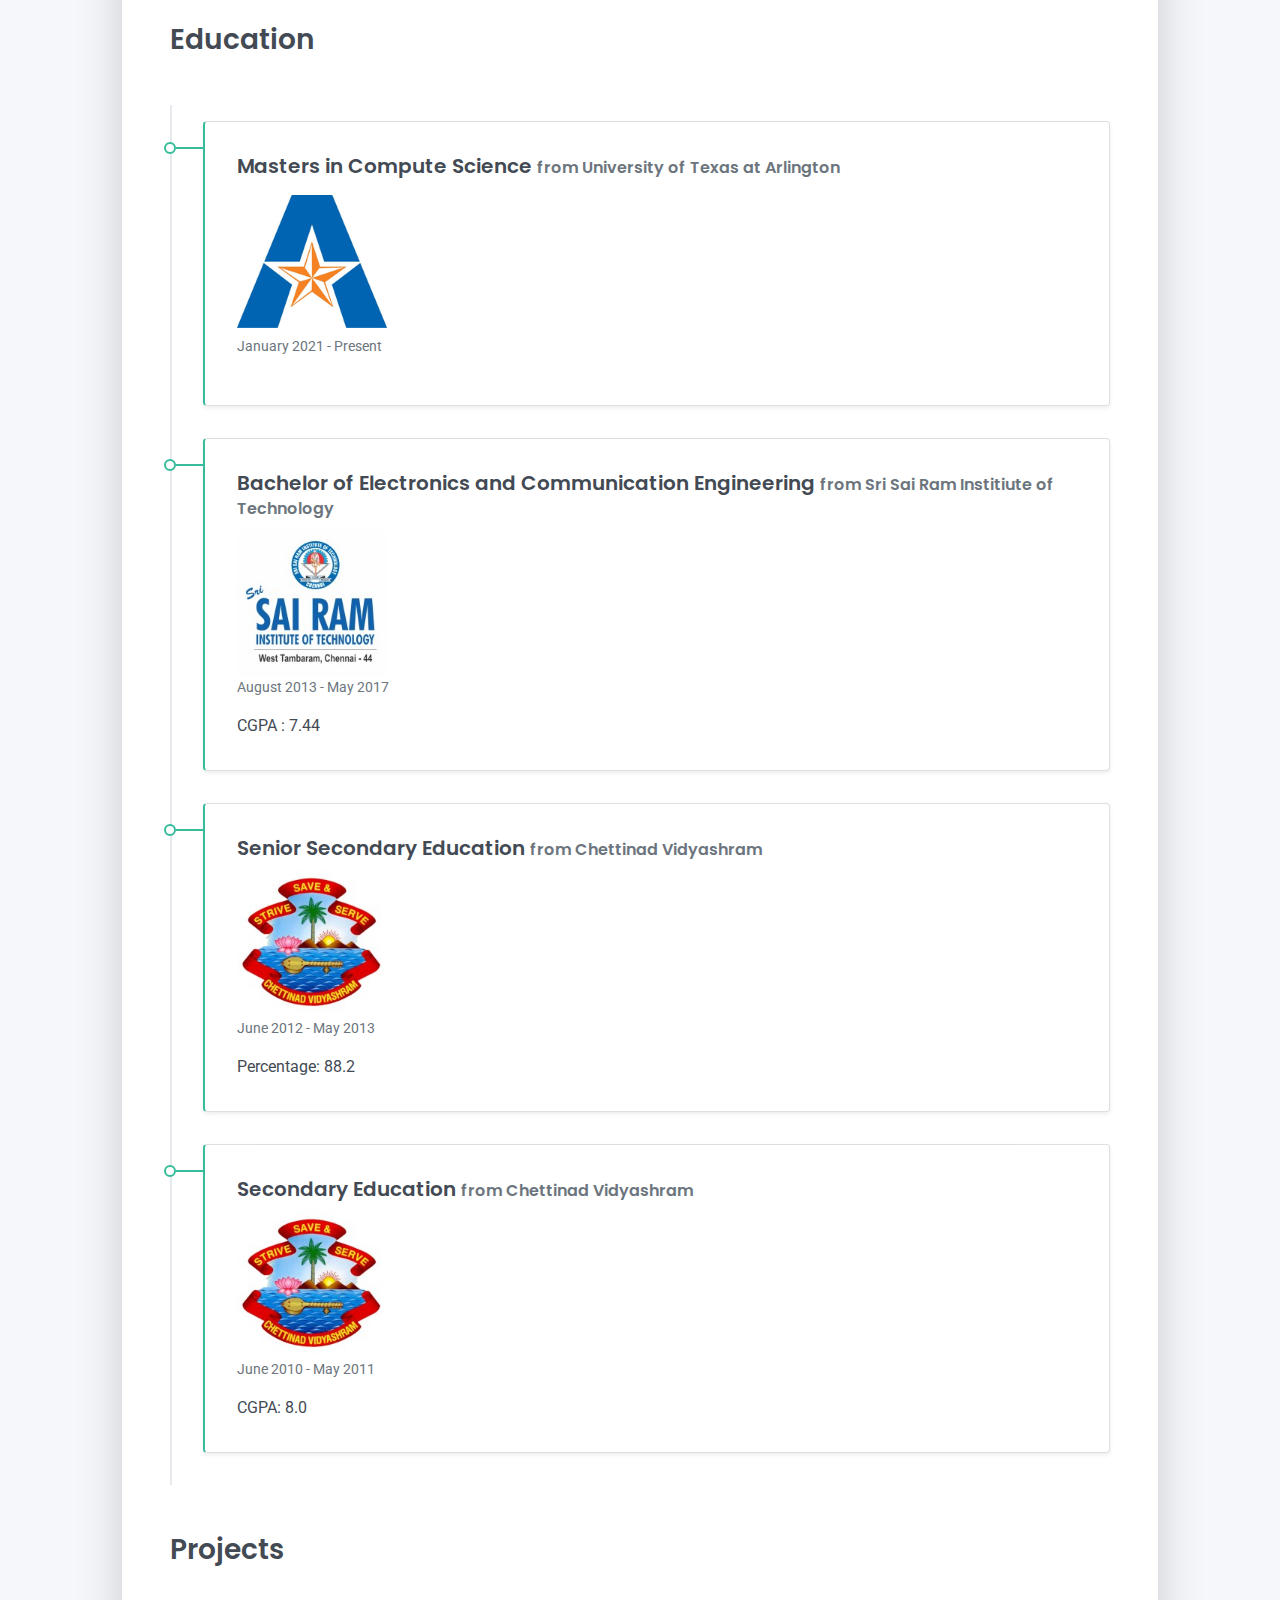
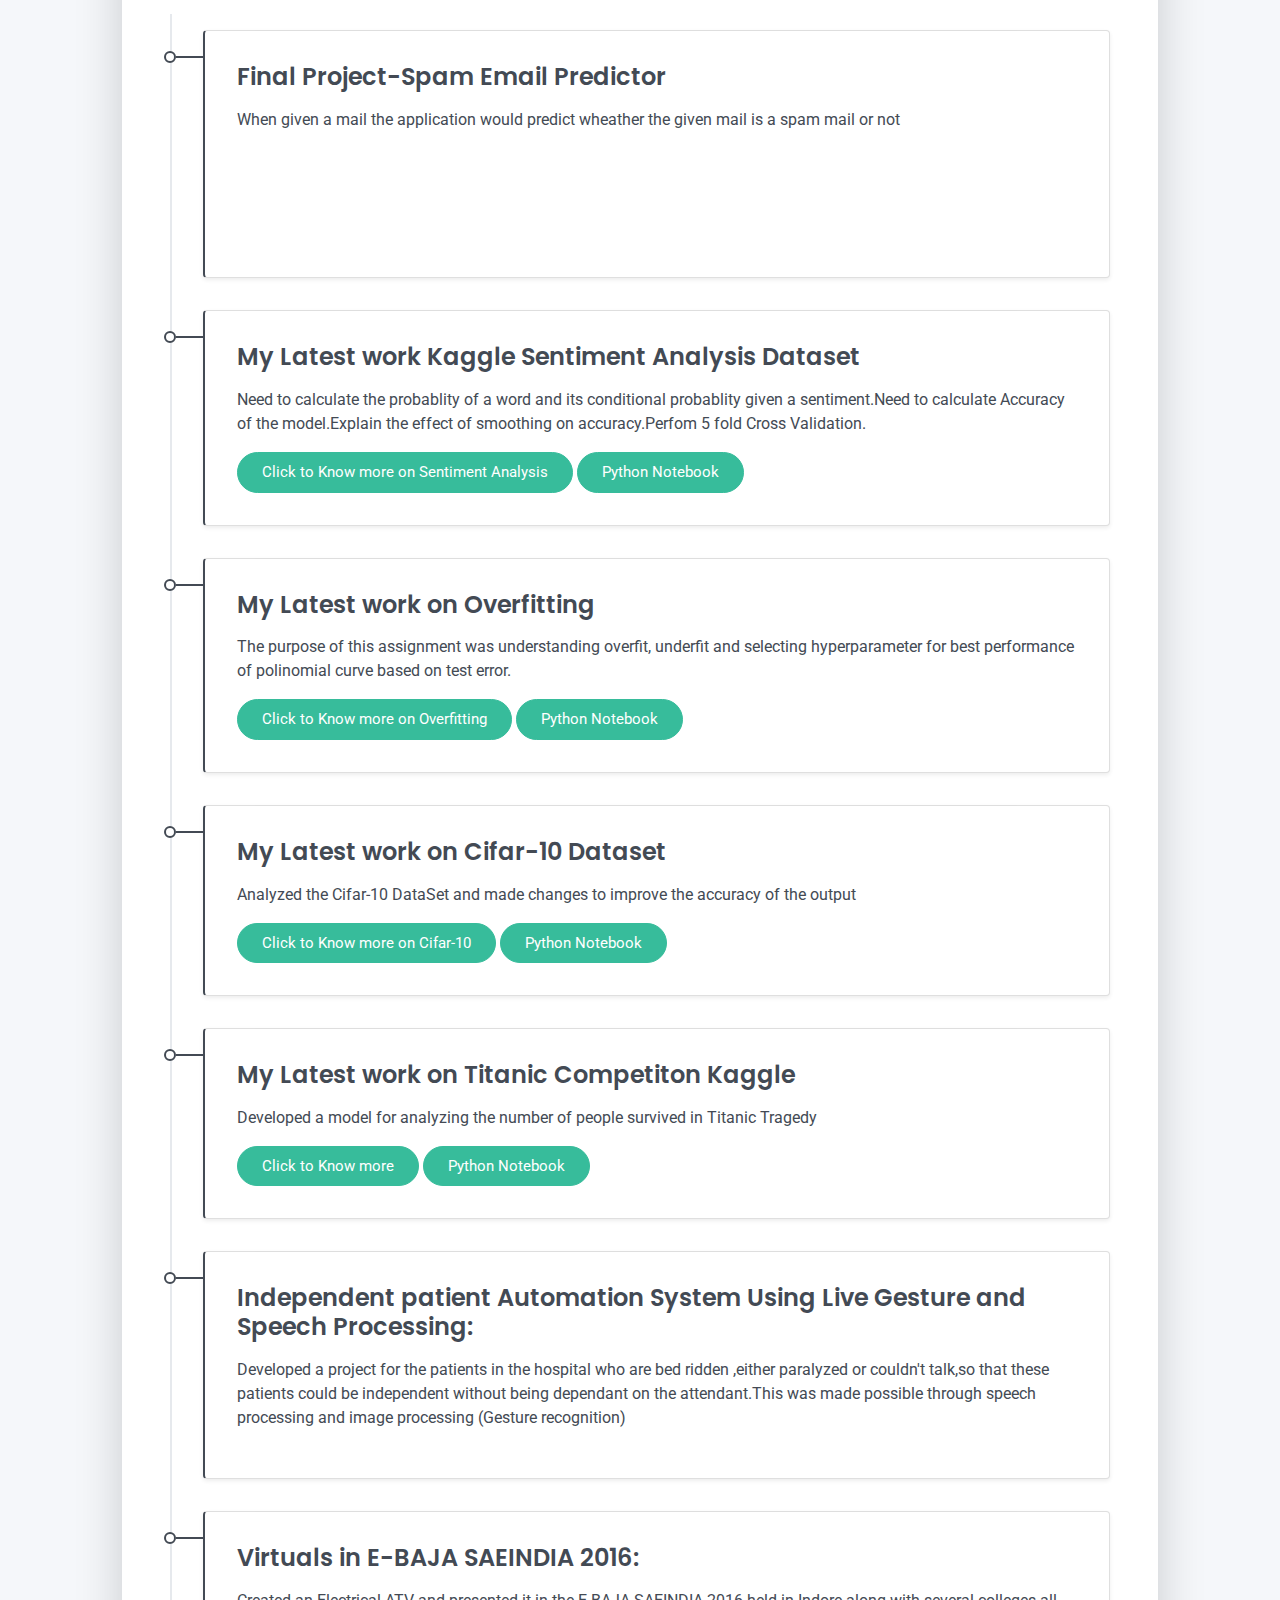
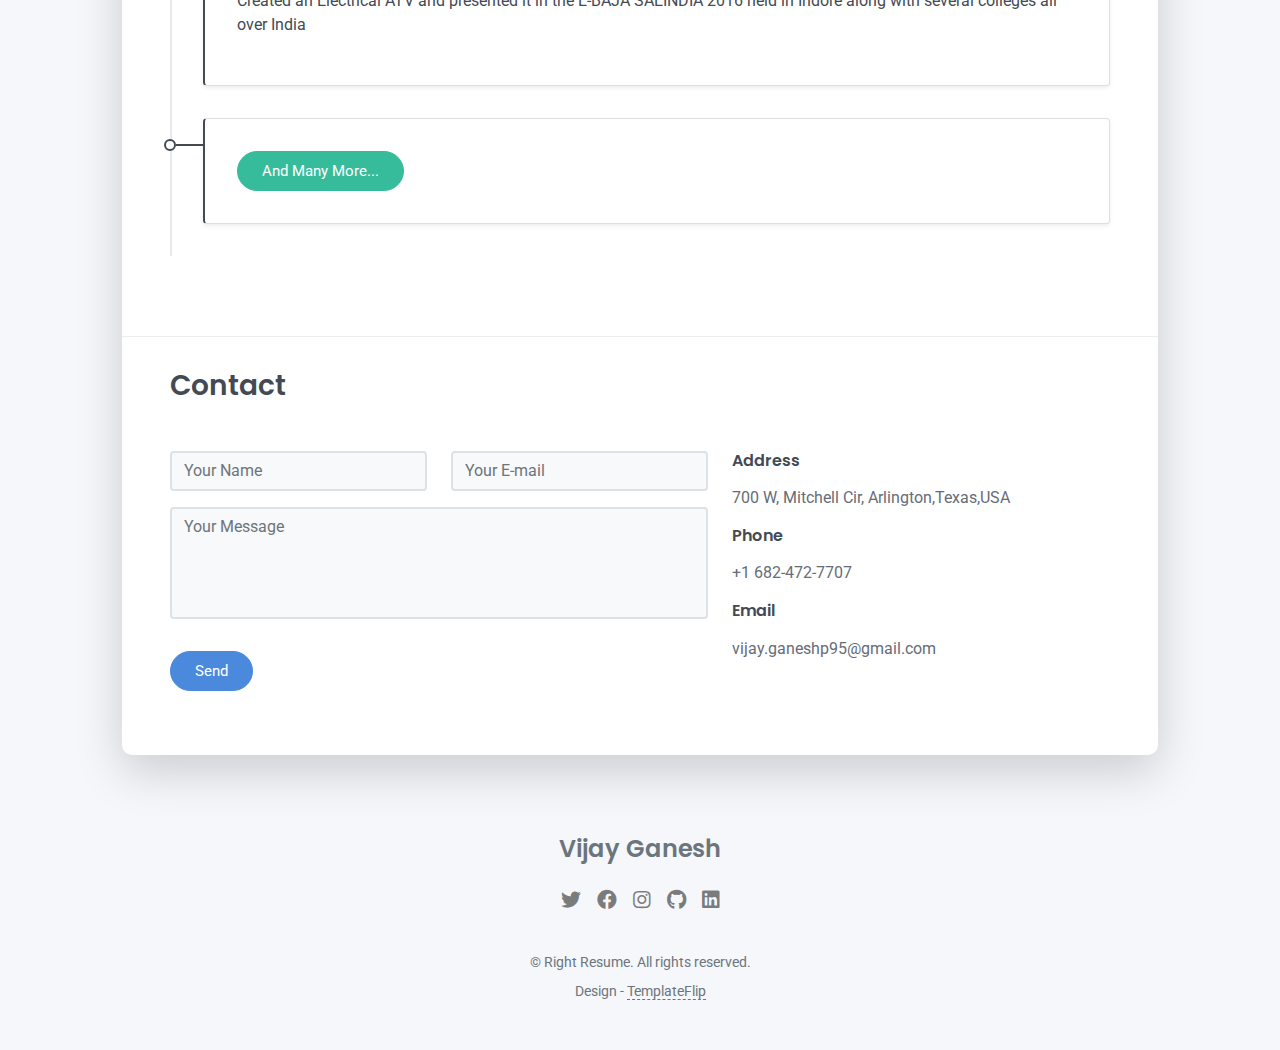
==== commit 5700e858: "Final Project" ====
--- a/index.html
+++ b/index.html
@@ -230,6 +230,29 @@
   <div class="education-section px-3 px-lg-4 pb-4">
     <h2 class="h3 mb-4">Projects</h2>
     <div class="timeline">
+      <div class="timeline-card timeline-card-warning card shadow-sm">
+        <div class="card-body">
+          <h4>Final Project-Spam Email Predictor</h4>
+          <p class="ml-5 AcadameicContent">When given a mail the application would predict wheather the given mail is a spam mail or not</p>
+          <!-- <Button class="btn btn-success spamknowbtn">Click to Know more on Spam Email Predictor</Button>
+          <Button class="btn btn-success spamnotebookbtn">Python Notebook</Button> -->
+          <div class="d-print-none" data-aos="fade-left" data-aos-delay="200">
+            <a class="btn btn-success text-light shadow-sm mt-1 me-1" href="./Resume/Spam Email Classifier_Proposal-converted.pdf" target="_blank">Why is it so compelling?</a><a class="" href="">
+
+            </a>
+             <Button class="btn btn-success spamknowbtn">Spam Email Predictor Blog</Button>
+          <Button class="btn btn-success spamnotebookbtn">Python Notebook</Button>
+          <Button class="btn btn-success spamAppbtn">App</Button>
+          <div>
+          <a class="btn btn-success text-light shadow-sm mt-1 me-1" href="./Resume/Spam Mail Prediction Blog.pdf" target="_blank">Report</a><a class="" href="">
+          </a>
+         <Button class="btn btn-success youtubeAppbtn">Youtube Demo</Button>
+         <a class="btn btn-success text-light shadow-sm mt-1 me-1" href="./Resume/Course Summary DataMining CSE 5334-converted.pdf" target="_blank">Course Summary</a><a class="" href="">
+        </a>
+        </div>
+          </div>
+        </div>
+      </div>
 
       <div class="timeline-card timeline-card-warning card shadow-sm">
         <div class="card-body">
